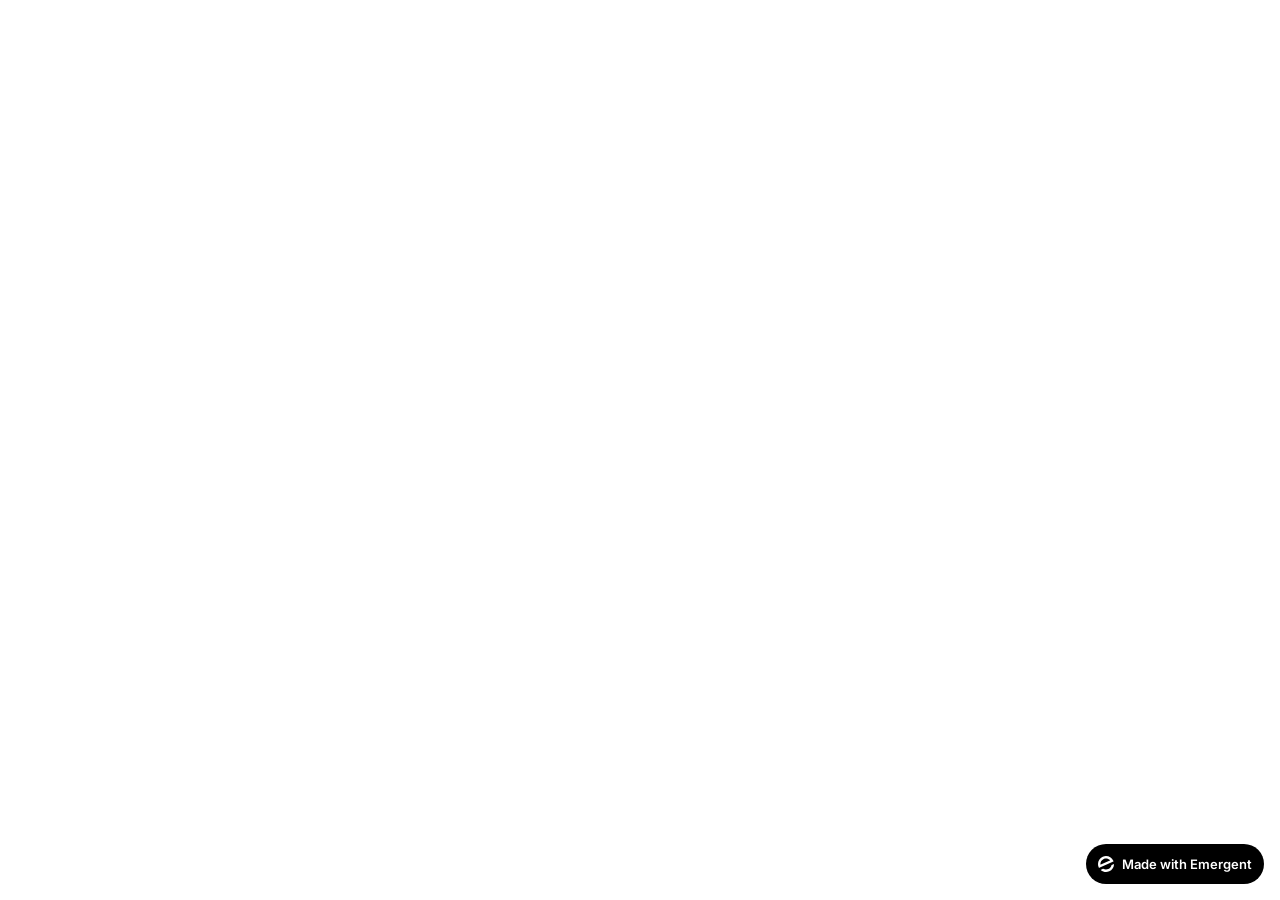
==== index.html @ 3051e318 "Updates" ====
<!doctype html><html lang="en"><head><meta charset="utf-8"/><meta name="viewport" content="width=device-width,initial-scale=1"/><meta name="theme-color" content="#000000"/><meta name="description" content="A product of emergent.sh"/><link rel="preconnect" href="https://fonts.googleapis.com"/><link rel="preconnect" href="https://fonts.gstatic.com" crossorigin/><link href="https://fonts.googleapis.com/css2?family=Inter:wght@600&display=swap" rel="stylesheet"/><title>Emergent | Fullstack App</title><script>window.addEventListener("error",function(e){e.error instanceof DOMException&&"DataCloneError"===e.error.name&&e.message&&e.message.includes("PerformanceServerTiming")&&(e.stopImmediatePropagation(),e.preventDefault())},!0)</script><script src="https://assets.emergent.sh/scripts/emergent-main.js"></script><script defer="defer" src="/academic-portfolio/static/js/main.50016c95.js"></script><link href="/academic-portfolio/static/css/main.9b68f7b0.css" rel="stylesheet"></head><body><noscript>You need to enable JavaScript to run this app.</noscript><div id="root"></div><a id="emergent-badge" target="_blank" href="https://app.emergent.sh/?utm_source=emergent-badge" style="display:inline-flex!important;box-sizing:border-box;width:178px;height:40px;padding:8px 12px 8px 12px;align-items:center!important;gap:8px;border-radius:50px!important;background:#000!important;position:fixed!important;bottom:16px;right:16px;text-decoration:none;font-family:-apple-system,BlinkMacSystemFont,&quot;z-index:9999!important"><svg xmlns="http://www.w3.org/2000/svg" width="16" height="16" viewBox="0 0 16 16" fill="none"><path d="M15.5702 8.13142C15.7729 8.0412 16.0007 8.18878 15.9892 8.4103C15.8374 11.3192 14.0965 14.0405 11.2531 15.3065C8.40964 16.5725 5.2224 16.0453 2.95912 14.2117C2.78676 14.072 2.82955 13.804 3.03219 13.7137L4.95677 12.8568C5.04866 12.8159 5.15446 12.823 5.24204 12.8725C6.73377 13.7153 8.59176 13.8649 10.2772 13.1145C11.9626 12.3641 13.0947 10.8833 13.4665 9.21075C13.4883 9.11256 13.5539 9.02918 13.6457 8.98827L15.5702 8.13142Z" fill="white"/><path fill-rule="evenodd" clip-rule="evenodd" d="M15.3066 4.74698L15.5067 5.19653C15.5759 5.35178 15.5061 5.53366 15.3508 5.60278L1.29992 11.8586C1.14467 11.9278 0.962794 11.8579 0.893675 11.7027L0.701732 11.2716L0.693457 11.2531C-1.10317 7.21778 0.711626 2.49007 4.74692 0.693443C8.78221 -1.10318 13.51 0.711693 15.3066 4.74698ZM2.82356 8.55367C2.63552 8.63739 2.41991 8.51617 2.40853 8.31065C2.28373 6.05724 3.53858 3.85787 5.72286 2.88536C7.90715 1.91286 10.3813 2.45199 11.9724 4.05256C12.1175 4.19854 12.0633 4.43988 11.8753 4.5236L2.82356 8.55367Z" fill="white"/></svg><p style="color:#fff!important;font-family:Inter,sans-serif!important;font-size:13px!important;font-style:normal!important;font-weight:600!important;line-height:20px!important;margin:0!important;white-space:nowrap!important">Made with Emergent</p></a><script>!function(e,t){var r,s,o,i;t.__SV||(window.posthog=t,t._i=[],t.init=function(n,a,p){function c(e,t){var r=t.split(".");2==r.length&&(e=e[r[0]],t=r[1]),e[t]=function(){e.push([t].concat(Array.prototype.slice.call(arguments,0)))}}(o=e.createElement("script")).type="text/javascript",o.crossOrigin="anonymous",o.async=!0,o.src=a.api_host.replace(".i.posthog.com","-assets.i.posthog.com")+"/static/array.js",(i=e.getElementsByTagName("script")[0]).parentNode.insertBefore(o,i);var g=t;for(void 0!==p?g=t[p]=[]:p="posthog",g.people=g.people||[],g.toString=function(e){var t="posthog";return"posthog"!==p&&(t+="."+p),e||(t+=" (stub)"),t},g.people.toString=function(){return g.toString(1)+".people (stub)"},r="init me ws ys ps bs capture je Di ks register register_once register_for_session unregister unregister_for_session Ps getFeatureFlag getFeatureFlagPayload isFeatureEnabled reloadFeatureFlags updateEarlyAccessFeatureEnrollment getEarlyAccessFeatures on onFeatureFlags onSurveysLoaded onSessionId getSurveys getActiveMatchingSurveys renderSurvey canRenderSurvey canRenderSurveyAsync identify setPersonProperties group resetGroups setPersonPropertiesForFlags resetPersonPropertiesForFlags setGroupPropertiesForFlags resetGroupPropertiesForFlags reset get_distinct_id getGroups get_session_id get_session_replay_url alias set_config startSessionRecording stopSessionRecording sessionRecordingStarted captureException loadToolbar get_property getSessionProperty Es $s createPersonProfile Is opt_in_capturing opt_out_capturing has_opted_in_capturing has_opted_out_capturing clear_opt_in_out_capturing Ss debug xs getPageViewId captureTraceFeedback captureTraceMetric".split(" "),s=0;s<r.length;s++)c(g,r[s]);t._i.push([n,a,p])},t.__SV=1)}(document,window.posthog||[]),posthog.init("phc_xAvL2Iq4tFmANRE7kzbKwaSqp1HJjN7x48s3vr0CMjs",{api_host:"https://us.i.posthog.com",person_profiles:"identified_only",session_recording:{recordCrossOriginIframes:!0,capturePerformance:!1}})</script></body></html>
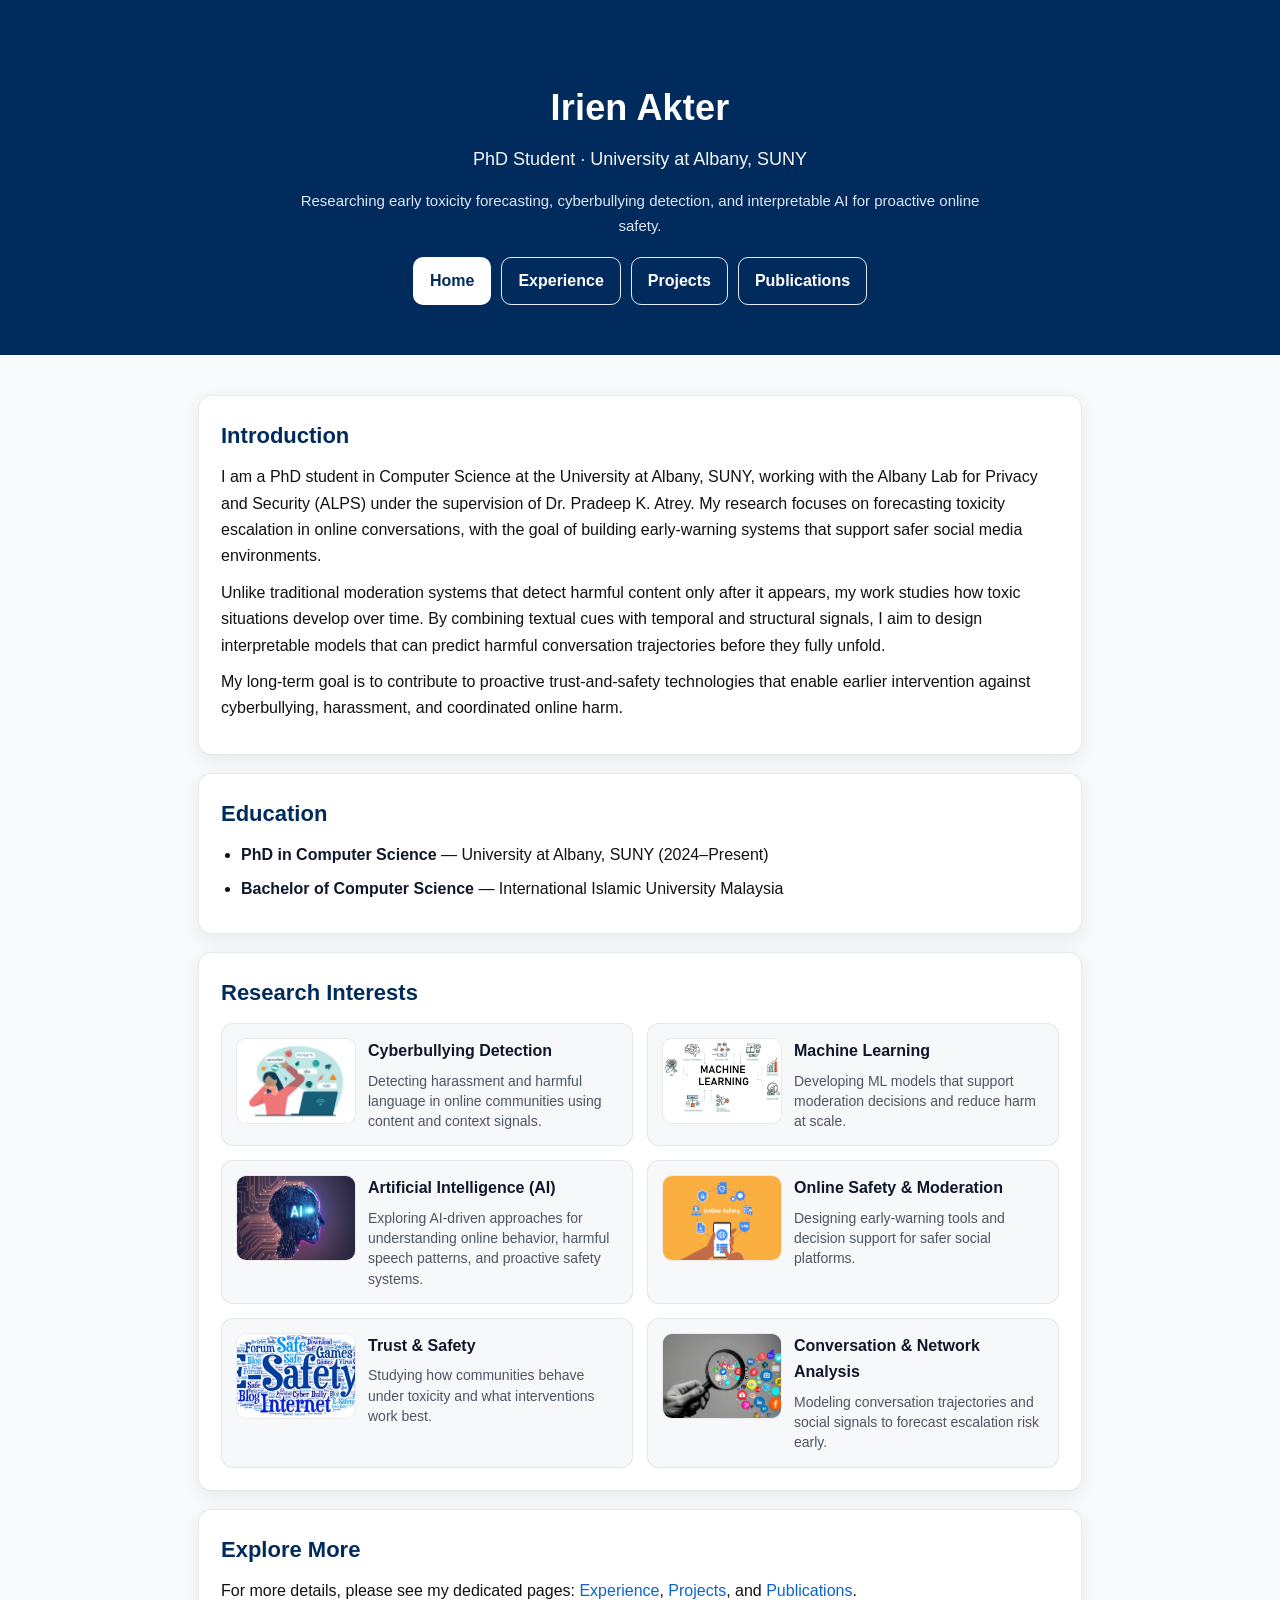
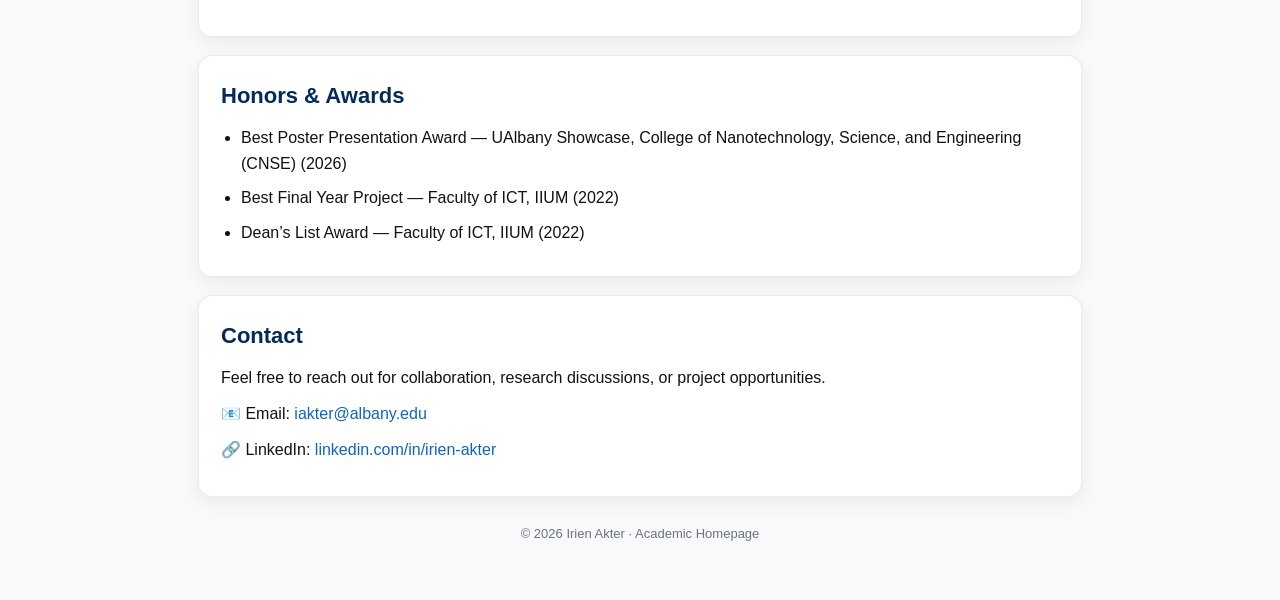
==== commit 58dbeb8b: "Add files via upload" ====
--- a/index.html
+++ b/index.html
@@ -1 +1,169 @@
-<!doctype html><html lang="en"><head><meta charset="utf-8"/><meta name="viewport" content="width=device-width,initial-scale=1"/><meta name="theme-color" content="#000000"/><meta name="description" content="A product of emergent.sh"/><link rel="preconnect" href="https://fonts.googleapis.com"/><link rel="preconnect" href="https://fonts.gstatic.com" crossorigin/><link href="https://fonts.googleapis.com/css2?family=Inter:wght@600&display=swap" rel="stylesheet"/><title>Emergent | Fullstack App</title><script>window.addEventListener("error",function(e){e.error instanceof DOMException&&"DataCloneError"===e.error.name&&e.message&&e.message.includes("PerformanceServerTiming")&&(e.stopImmediatePropagation(),e.preventDefault())},!0)</script><script src="https://assets.emergent.sh/scripts/emergent-main.js"></script><script defer="defer" src="/academic-portfolio/static/js/main.50016c95.js"></script><link href="/academic-portfolio/static/css/main.9b68f7b0.css" rel="stylesheet"></head><body><noscript>You need to enable JavaScript to run this app.</noscript><div id="root"></div><a id="emergent-badge" target="_blank" href="https://app.emergent.sh/?utm_source=emergent-badge" style="display:inline-flex!important;box-sizing:border-box;width:178px;height:40px;padding:8px 12px 8px 12px;align-items:center!important;gap:8px;border-radius:50px!important;background:#000!important;position:fixed!important;bottom:16px;right:16px;text-decoration:none;font-family:-apple-system,BlinkMacSystemFont,&quot;z-index:9999!important"><svg xmlns="http://www.w3.org/2000/svg" width="16" height="16" viewBox="0 0 16 16" fill="none"><path d="M15.5702 8.13142C15.7729 8.0412 16.0007 8.18878 15.9892 8.4103C15.8374 11.3192 14.0965 14.0405 11.2531 15.3065C8.40964 16.5725 5.2224 16.0453 2.95912 14.2117C2.78676 14.072 2.82955 13.804 3.03219 13.7137L4.95677 12.8568C5.04866 12.8159 5.15446 12.823 5.24204 12.8725C6.73377 13.7153 8.59176 13.8649 10.2772 13.1145C11.9626 12.3641 13.0947 10.8833 13.4665 9.21075C13.4883 9.11256 13.5539 9.02918 13.6457 8.98827L15.5702 8.13142Z" fill="white"/><path fill-rule="evenodd" clip-rule="evenodd" d="M15.3066 4.74698L15.5067 5.19653C15.5759 5.35178 15.5061 5.53366 15.3508 5.60278L1.29992 11.8586C1.14467 11.9278 0.962794 11.8579 0.893675 11.7027L0.701732 11.2716L0.693457 11.2531C-1.10317 7.21778 0.711626 2.49007 4.74692 0.693443C8.78221 -1.10318 13.51 0.711693 15.3066 4.74698ZM2.82356 8.55367C2.63552 8.63739 2.41991 8.51617 2.40853 8.31065C2.28373 6.05724 3.53858 3.85787 5.72286 2.88536C7.90715 1.91286 10.3813 2.45199 11.9724 4.05256C12.1175 4.19854 12.0633 4.43988 11.8753 4.5236L2.82356 8.55367Z" fill="white"/></svg><p style="color:#fff!important;font-family:Inter,sans-serif!important;font-size:13px!important;font-style:normal!important;font-weight:600!important;line-height:20px!important;margin:0!important;white-space:nowrap!important">Made with Emergent</p></a><script>!function(e,t){var r,s,o,i;t.__SV||(window.posthog=t,t._i=[],t.init=function(n,a,p){function c(e,t){var r=t.split(".");2==r.length&&(e=e[r[0]],t=r[1]),e[t]=function(){e.push([t].concat(Array.prototype.slice.call(arguments,0)))}}(o=e.createElement("script")).type="text/javascript",o.crossOrigin="anonymous",o.async=!0,o.src=a.api_host.replace(".i.posthog.com","-assets.i.posthog.com")+"/static/array.js",(i=e.getElementsByTagName("script")[0]).parentNode.insertBefore(o,i);var g=t;for(void 0!==p?g=t[p]=[]:p="posthog",g.people=g.people||[],g.toString=function(e){var t="posthog";return"posthog"!==p&&(t+="."+p),e||(t+=" (stub)"),t},g.people.toString=function(){return g.toString(1)+".people (stub)"},r="init me ws ys ps bs capture je Di ks register register_once register_for_session unregister unregister_for_session Ps getFeatureFlag getFeatureFlagPayload isFeatureEnabled reloadFeatureFlags updateEarlyAccessFeatureEnrollment getEarlyAccessFeatures on onFeatureFlags onSurveysLoaded onSessionId getSurveys getActiveMatchingSurveys renderSurvey canRenderSurvey canRenderSurveyAsync identify setPersonProperties group resetGroups setPersonPropertiesForFlags resetPersonPropertiesForFlags setGroupPropertiesForFlags resetGroupPropertiesForFlags reset get_distinct_id getGroups get_session_id get_session_replay_url alias set_config startSessionRecording stopSessionRecording sessionRecordingStarted captureException loadToolbar get_property getSessionProperty Es $s createPersonProfile Is opt_in_capturing opt_out_capturing has_opted_in_capturing has_opted_out_capturing clear_opt_in_out_capturing Ss debug xs getPageViewId captureTraceFeedback captureTraceMetric".split(" "),s=0;s<r.length;s++)c(g,r[s]);t._i.push([n,a,p])},t.__SV=1)}(document,window.posthog||[]),posthog.init("phc_xAvL2Iq4tFmANRE7kzbKwaSqp1HJjN7x48s3vr0CMjs",{api_host:"https://us.i.posthog.com",person_profiles:"identified_only",session_recording:{recordCrossOriginIframes:!0,capturePerformance:!1}})</script></body></html>+<!doctype html>
+<html lang="en">
+<head>
+  <meta charset="utf-8" />
+  <meta name="viewport" content="width=device-width, initial-scale=1" />
+  <title>Irien Akter — PhD Student</title>
+  <link rel="stylesheet" href="style.css" />
+</head>
+
+<body>
+  <!-- Header -->
+  <header class="top">
+    <div class="wrap">
+      <!-- If you want your profile photo, uncomment the next line and ensure images/irien.jpg exists -->
+      <!-- <img src="images/irien.jpg" alt="Irien Akter" class="profile-pic" /> -->
+
+      <h1>Irien Akter</h1>
+      <p class="lead">PhD Student · University at Albany, SUNY</p>
+
+      <p class="subtitle">
+        Researching early toxicity forecasting, cyberbullying detection, and interpretable AI
+        for proactive online safety.
+      </p>
+
+      <!-- Multi-page navigation -->
+      <div class="buttons">
+        <a class="btn" href="index.html">Home</a>
+        <a class="btn ghost" href="experience.html">Experience</a>
+        <a class="btn ghost" href="projects.html">Projects</a>
+        <a class="btn ghost" href="publications.html">Publications</a>
+      </div>
+    </div>
+  </header>
+
+  <!-- Main Content -->
+  <main class="wrap">
+
+    <!-- About -->
+    <section class="card" id="about">
+      <h2>Introduction</h2>
+      <p>
+        I am a PhD student in Computer Science at the University at Albany, SUNY, working with the
+        Albany Lab for Privacy and Security (ALPS) under the supervision of Dr. Pradeep K. Atrey.
+        My research focuses on forecasting toxicity escalation in online conversations, with the goal of
+        building early-warning systems that support safer social media environments.
+      </p>
+
+      <p>
+        Unlike traditional moderation systems that detect harmful content only after it appears, my work
+        studies how toxic situations develop over time. By combining textual cues with temporal and
+        structural signals, I aim to design interpretable models that can predict harmful conversation
+        trajectories before they fully unfold.
+      </p>
+
+      <p>
+        My long-term goal is to contribute to proactive trust-and-safety technologies that enable earlier
+        intervention against cyberbullying, harassment, and coordinated online harm.
+      </p>
+    </section>
+
+    <!-- Education (kept on Home as you wanted) -->
+    <section class="card" id="education">
+      <h2>Education</h2>
+      <ul>
+        <li><strong>PhD in Computer Science</strong> — University at Albany, SUNY (2024–Present)</li>
+        <li><strong>Bachelor of Computer Science</strong> — International Islamic University Malaysia</li>
+      </ul>
+    </section>
+
+    <!-- Research Interests (kept on Home) -->
+    <section class="card" id="interests">
+      <h2>Research Interests</h2>
+
+      <div class="interest-grid">
+        <article class="interest-card">
+          <img src="interests/cyberbullying.jpeg" alt="Cyberbullying" class="interest-img">
+          <div class="interest-content">
+            <h3>Cyberbullying Detection</h3>
+            <p>Detecting harassment and harmful language in online communities using content and context signals.</p>
+          </div>
+        </article>
+
+        <article class="interest-card">
+          <img src="interests/machine-learning.jpg" alt="Machine Learning" class="interest-img">
+          <div class="interest-content">
+            <h3>Machine Learning</h3>
+            <p>Developing ML models that support moderation decisions and reduce harm at scale.</p>
+          </div>
+        </article>
+
+        <article class="interest-card">
+          <img src="interests/ai.jpg" alt="Artificial Intelligence" class="interest-img">
+          <div class="interest-content">
+            <h3>Artificial Intelligence (AI)</h3>
+            <p>Exploring AI-driven approaches for understanding online behavior, harmful speech patterns, and proactive safety systems.</p>
+          </div>
+        </article>
+
+        <article class="interest-card">
+          <img src="interests/online-safety.png" alt="Online Safety" class="interest-img">
+          <div class="interest-content">
+            <h3>Online Safety & Moderation</h3>
+            <p>Designing early-warning tools and decision support for safer social platforms.</p>
+          </div>
+        </article>
+
+        <article class="interest-card">
+          <img src="interests/safe-internet.jpg" alt="Safe Internet" class="interest-img">
+          <div class="interest-content">
+            <h3>Trust & Safety</h3>
+            <p>Studying how communities behave under toxicity and what interventions work best.</p>
+          </div>
+        </article>
+
+        <article class="interest-card">
+          <img src="interests/social-media-analysis.jpg" alt="Social Media Analysis" class="interest-img">
+          <div class="interest-content">
+            <h3>Conversation & Network Analysis</h3>
+            <p>Modeling conversation trajectories and social signals to forecast escalation risk early.</p>
+          </div>
+        </article>
+      </div>
+    </section>
+
+    <!-- Quick links (small, helpful, keeps Home short) -->
+    <section class="card">
+      <h2>Explore More</h2>
+      <p>
+        For more details, please see my dedicated pages:
+        <a href="experience.html">Experience</a>, <a href="projects.html">Projects</a>, and
+        <a href="publications.html">Publications</a>.
+      </p>
+    </section>
+
+    <!-- Awards (optional on Home; keep if you like) -->
+    <section class="card" id="awards">
+      <h2>Honors & Awards</h2>
+      <ul>
+        <li>Best Poster Presentation Award — UAlbany Showcase, College of Nanotechnology, Science, and Engineering (CNSE) (2026)</li>
+        <li>Best Final Year Project — Faculty of ICT, IIUM (2022)</li>
+        <li>Dean’s List Award — Faculty of ICT, IIUM (2022)</li>
+      </ul>
+    </section>
+
+    <!-- Contact -->
+    <section class="card" id="contact">
+      <h2>Contact</h2>
+      <p>Feel free to reach out for collaboration, research discussions, or project opportunities.</p>
+
+      <p>
+        📧 Email:
+        <a href="mailto:iakter@albany.edu">iakter@albany.edu</a>
+      </p>
+
+      <p>
+        🔗 LinkedIn:
+        <a href="https://linkedin.com/in/irien-akter" target="_blank" rel="noopener">
+          linkedin.com/in/irien-akter
+        </a>
+      </p>
+    </section>
+
+    <footer class="foot">
+      <p>© 2026 Irien Akter · Academic Homepage</p>
+    </footer>
+
+  </main>
+</body>
+</html>
--- a/style.css
+++ b/style.css
@@ -0,0 +1,298 @@
+/* ---------- Base ---------- */
+:root{
+  --blue:#002b5c;
+  --bg:#f8f9fb;
+  --text:#111;
+  --muted:#4b5563;
+  --card:#ffffff;
+  --chip:#e6f0ff;
+  --line:rgba(0,0,0,0.08);
+}
+
+*{ box-sizing: border-box; }
+
+html{
+  scroll-behavior: smooth; /* smooth scroll for #links */
+}
+
+body{
+  margin: 0;
+  font-family: Arial, sans-serif;
+  background: var(--bg);
+  color: var(--text);
+  line-height: 1.65;
+}
+
+/* ---------- Layout ---------- */
+.wrap{
+  max-width: 920px;
+  margin: 0 auto;
+  padding: 22px 18px;
+}
+
+/* ---------- Header ---------- */
+.top{
+  background: var(--blue);
+  color: white;
+  padding: 56px 18px 28px;
+  text-align: center;
+}
+
+.top h1{
+  margin: 0;
+  font-size: 36px;
+  letter-spacing: 0.2px;
+}
+
+.lead{
+  font-size: 18px;
+  margin: 8px 0 0;
+  opacity: 0.95;
+}
+
+.subtitle{
+  max-width: 680px;
+  margin: 14px auto 0;
+  font-size: 15px;
+  color: #dce6f5;
+}
+
+/* Buttons row */
+.buttons{
+  margin-top: 18px;
+  display: flex;
+  flex-wrap: wrap;
+  gap: 10px;
+  justify-content: center;
+}
+
+.btn{
+  display: inline-block;
+  padding: 10px 16px;
+  border-radius: 10px;
+  background: white;
+  color: var(--blue);
+  font-weight: 700;
+  text-decoration: none;
+  border: 1px solid rgba(255,255,255,0.1);
+  transition: transform 0.08s ease, opacity 0.08s ease;
+}
+
+.btn:hover{
+  transform: translateY(-1px);
+  opacity: 0.95;
+}
+
+.btn.ghost{
+  background: transparent;
+  border: 1px solid rgba(255,255,255,0.9);
+  color: white;
+}
+
+.btn.ghost:hover{
+  opacity: 0.9;
+}
+
+/* ---------- Cards / Sections ---------- */
+.card{
+  background: var(--card);
+  padding: 22px 22px;
+  margin: 18px 0;
+  border-radius: 14px;
+  box-shadow: 0 6px 18px rgba(0,0,0,0.06);
+  border: 1px solid var(--line);
+}
+
+h2{
+  margin: 0 0 10px;
+  color: var(--blue);
+  font-size: 22px;
+}
+
+h3{
+  margin: 14px 0 8px;
+  font-size: 17px;
+  color: #0f172a;
+}
+
+p{ margin: 10px 0; }
+
+/* ---------- Links ---------- */
+a{
+  color: #0b63ce;
+  text-decoration: none;
+}
+
+a:hover{
+  text-decoration: underline;
+}
+
+/* ---------- Chips ---------- */
+.chips{
+  display: flex;
+  flex-wrap: wrap;
+  gap: 10px;
+  margin-top: 8px;
+}
+
+.chip{
+  padding: 7px 12px;
+  border-radius: 999px;
+  background: var(--chip);
+  font-size: 13px;
+  border: 1px solid rgba(0,43,92,0.08);
+}
+
+/* ---------- Lists (important for Experience nested lists) ---------- */
+.card ul,
+.card ol{
+  margin: 10px 0 0;
+  padding-left: 20px;
+}
+
+.card li{
+  margin: 8px 0;
+}
+
+.card li > ul{
+  margin-top: 8px;
+  padding-left: 18px;
+}
+
+.card li > ul li{
+  margin: 6px 0;
+  color: #111;
+}
+
+/* Make the role line slightly clearer */
+.card strong{
+  color: #0f172a;
+}
+
+/* Date lines */
+.card em{
+  color: var(--muted);
+  font-style: italic;
+}
+
+/* ---------- Project blocks ---------- */
+.project{
+  margin-top: 14px;
+  padding: 14px 14px;
+  border-left: 4px solid var(--blue);
+  background: rgba(0,43,92,0.03);
+  border-radius: 10px;
+}
+
+.project ul{
+  margin-top: 8px;
+}
+
+/* ---------- Footer ---------- */
+.foot{
+  text-align: center;
+  font-size: 13px;
+  color: #6b7280;
+  margin: 26px 0 34px;
+}
+
+/* ---------- Responsive ---------- */
+@media (max-width: 600px){
+  .top{
+    padding: 46px 14px 24px;
+  }
+
+  .top h1{
+    font-size: 30px;
+  }
+
+  .card{
+    padding: 18px 16px;
+  }
+
+  .btn{
+    width: 100%;
+    text-align: center;
+  }
+
+  .buttons{
+    gap: 8px;
+  }
+}
+
+/* Research Interest Cards with Images */
+.interest-grid{
+  display: grid;
+  grid-template-columns: repeat(2, minmax(0, 1fr));
+  gap: 14px;
+  margin-top: 12px;
+}
+
+.interest-card{
+  display: flex;
+  gap: 12px;
+  align-items: stretch;
+  padding: 14px;
+  border: 1px solid rgba(0,0,0,0.08);
+  border-radius: 12px;
+  background: rgba(0,43,92,0.03);
+}
+
+.interest-img{
+  width: 120px;
+  height: 86px;
+  border-radius: 10px;
+  object-fit: cover;
+  flex: 0 0 auto;
+  border: 1px solid rgba(0,0,0,0.08);
+  background: #fff;
+}
+
+.interest-content h3{
+  margin: 0 0 6px;
+  font-size: 16px;
+}
+
+.interest-content p{
+  margin: 0;
+  color: #4b5563;
+  font-size: 14px;
+  line-height: 1.45;
+}
+
+@media (max-width: 700px){
+  .interest-grid{ grid-template-columns: 1fr; }
+  .interest-img{ width: 110px; height: 80px; }
+}
+
+/* Publication buttons */
+.pub-links{
+  display: flex;
+  flex-wrap: wrap;
+  gap: 10px;
+  margin: 10px 0 6px;
+}
+
+.pub-btn{
+  display: inline-block;
+  padding: 9px 14px;
+  border-radius: 10px;
+  background: #002b5c;
+  color: #fff;
+  font-weight: 700;
+  text-decoration: none;
+  border: 1px solid rgba(0,0,0,0.08);
+}
+
+.pub-btn:hover{ opacity: 0.92; }
+
+.pub-btn.ghost{
+  background: transparent;
+  color: #002b5c;
+  border: 1px solid rgba(0,43,92,0.35);
+}
+
+.pub-note{
+  margin: 8px 0 0;
+  color: #4b5563;
+}
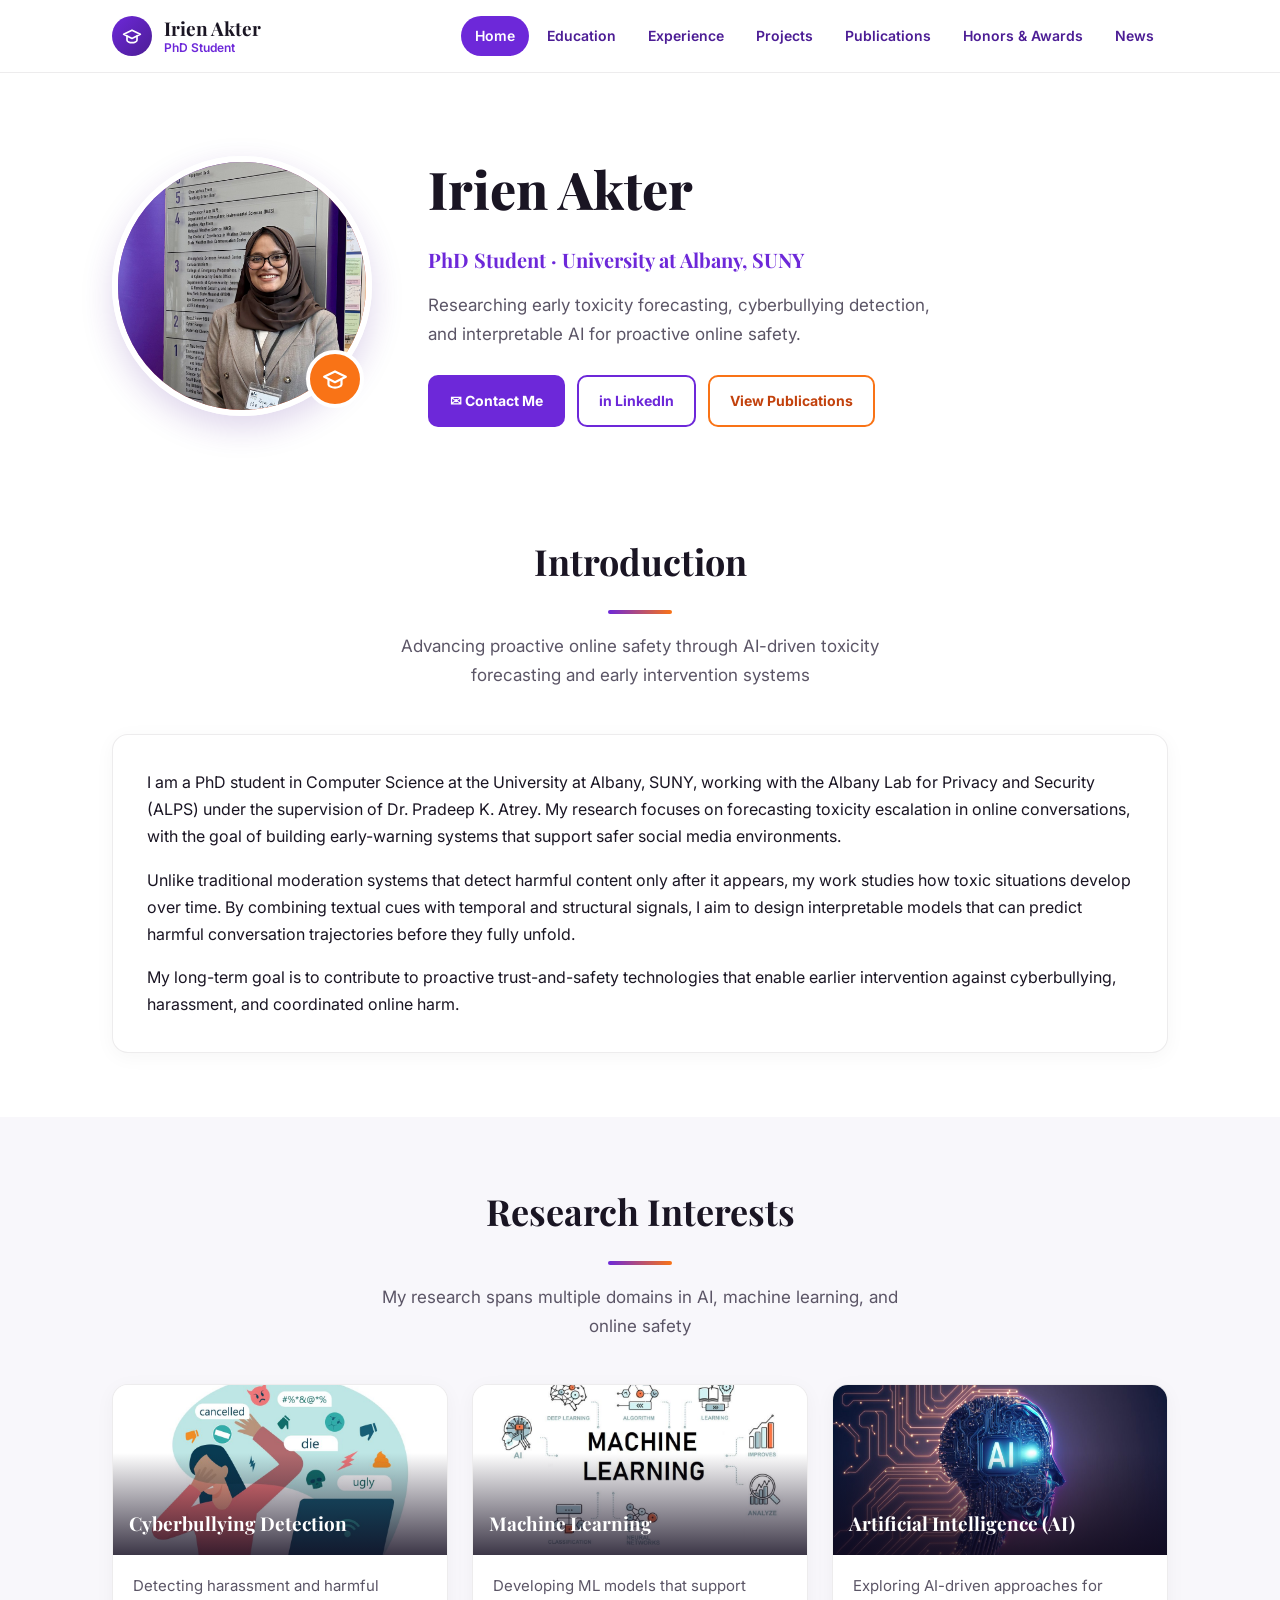
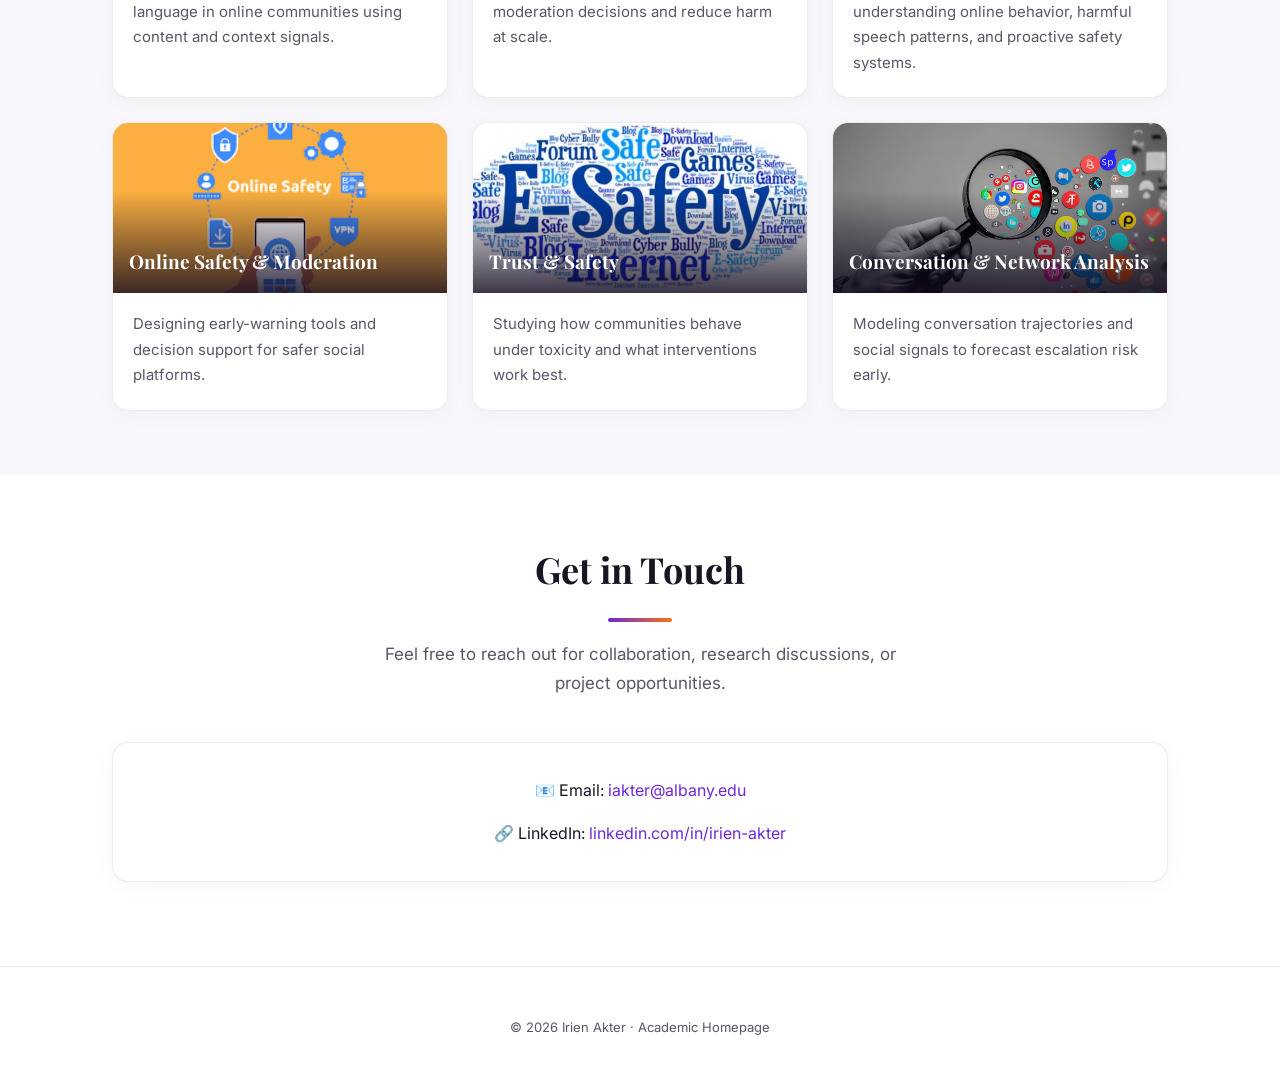
==== commit 560f74ec: "Add files via upload" ====
--- a/index.html
+++ b/index.html
@@ -1,169 +1,158 @@
 <!doctype html>
 <html lang="en">
 <head>
-  <meta charset="utf-8" />
-  <meta name="viewport" content="width=device-width, initial-scale=1" />
-  <title>Irien Akter — PhD Student</title>
-  <link rel="stylesheet" href="style.css" />
+<meta charset="utf-8" />
+<meta name="viewport" content="width=device-width, initial-scale=1" />
+<title>Irien Akter — PhD Student</title>
+<link rel="stylesheet" href="style.css" />
 </head>
+<body>
 
-<body>
-  <!-- Header -->
-  <header class="top">
-    <div class="wrap">
-      <!-- If you want your profile photo, uncomment the next line and ensure images/irien.jpg exists -->
-      <!-- <img src="images/irien.jpg" alt="Irien Akter" class="profile-pic" /> -->
+<header class="nav">
+  <div class="nav-inner">
+    <a class="brand" href="index.html">
+      <span class="brand-icon">
+        <svg viewBox="0 0 24 24" fill="none" stroke="white" stroke-width="2" stroke-linecap="round" stroke-linejoin="round"><path d="M22 10 12 5 2 10l10 5 10-5Z"/><path d="M6 12v5c0 1.5 3 3 6 3s6-1.5 6-3v-5"/></svg>
+      </span>
+      <span class="brand-text">
+        <span class="brand-name">Irien Akter</span>
+        <span class="brand-role">PhD Student</span>
+      </span>
+    </a>
+    <nav class="nav-links">
+      <a href="index.html" class="active">Home</a>
+      <a href="education.html">Education</a>
+      <a href="experience.html">Experience</a>
+      <a href="projects.html">Projects</a>
+      <a href="publications.html">Publications</a>
+      <a href="awards.html">Honors &amp; Awards</a>
+      <a href="news.html">News</a>
+    </nav>
+  </div>
+</header>
 
-      <h1>Irien Akter</h1>
-      <p class="lead">PhD Student · University at Albany, SUNY</p>
-
-      <p class="subtitle">
-        Researching early toxicity forecasting, cyberbullying detection, and interpretable AI
-        for proactive online safety.
-      </p>
-
-      <!-- Multi-page navigation -->
-      <div class="buttons">
-        <a class="btn" href="index.html">Home</a>
-        <a class="btn ghost" href="experience.html">Experience</a>
-        <a class="btn ghost" href="projects.html">Projects</a>
-        <a class="btn ghost" href="publications.html">Publications</a>
+<section class="hero">
+  <div class="wrap hero-inner">
+    <div class="hero-photo">
+      <div class="photo-circle">
+        <img src="images/profile.jpg" alt="Irien Akter">
+      </div>
+      <div class="photo-badge">
+        <svg viewBox="0 0 24 24" fill="none" stroke="white" stroke-width="2" stroke-linecap="round" stroke-linejoin="round"><path d="M22 10 12 5 2 10l10 5 10-5Z"/><path d="M6 12v5c0 1.5 3 3 6 3s6-1.5 6-3v-5"/></svg>
       </div>
     </div>
-  </header>
+    <div class="hero-content">
+      <h1>Irien Akter</h1>
+      <p class="hero-role">PhD Student · University at Albany, SUNY</p>
+      <p class="hero-tagline">Researching early toxicity forecasting, cyberbullying detection, and interpretable AI for proactive online safety.</p>
+      <div class="hero-buttons">
+        <a class="btn btn-primary" href="mailto:iakter@albany.edu">✉ Contact Me</a>
+        <a class="btn btn-outline" href="https://linkedin.com/in/irien-akter" target="_blank" rel="noopener">in LinkedIn</a>
+        <a class="btn btn-outline-accent" href="publications.html">View Publications</a>
+      </div>
+    </div>
+  </div>
+</section>
 
-  <!-- Main Content -->
-  <main class="wrap">
-
-    <!-- About -->
-    <section class="card" id="about">
+<section class="section">
+  <div class="wrap">
+    <div class="section-head">
       <h2>Introduction</h2>
+      <div class="divider"></div>
+      <p class="section-subtitle">Advancing proactive online safety through AI-driven toxicity forecasting and early intervention systems</p>
+    </div>
+    <div class="card">
       <p>
         I am a PhD student in Computer Science at the University at Albany, SUNY, working with the
         Albany Lab for Privacy and Security (ALPS) under the supervision of Dr. Pradeep K. Atrey.
         My research focuses on forecasting toxicity escalation in online conversations, with the goal of
         building early-warning systems that support safer social media environments.
       </p>
-
       <p>
         Unlike traditional moderation systems that detect harmful content only after it appears, my work
         studies how toxic situations develop over time. By combining textual cues with temporal and
         structural signals, I aim to design interpretable models that can predict harmful conversation
         trajectories before they fully unfold.
       </p>
-
       <p>
         My long-term goal is to contribute to proactive trust-and-safety technologies that enable earlier
         intervention against cyberbullying, harassment, and coordinated online harm.
       </p>
-    </section>
+    </div>
+  </div>
+</section>
 
-    <!-- Education (kept on Home as you wanted) -->
-    <section class="card" id="education">
-      <h2>Education</h2>
-      <ul>
-        <li><strong>PhD in Computer Science</strong> — University at Albany, SUNY (2024–Present)</li>
-        <li><strong>Bachelor of Computer Science</strong> — International Islamic University Malaysia</li>
-      </ul>
-    </section>
+<section class="section soft">
+  <div class="wrap">
+    <div class="section-head">
+      <h2>Research Interests</h2>
+      <div class="divider"></div>
+      <p class="section-subtitle">My research spans multiple domains in AI, machine learning, and online safety</p>
+    </div>
 
-    <!-- Research Interests (kept on Home) -->
-    <section class="card" id="interests">
-      <h2>Research Interests</h2>
+    <div class="interest-grid">
+      <article class="interest-card">
+        <div class="interest-image" style="background-image:url('interests/cyberbullying.jpeg')">
+          <span class="interest-caption">Cyberbullying Detection</span>
+        </div>
+        <p>Detecting harassment and harmful language in online communities using content and context signals.</p>
+      </article>
 
-      <div class="interest-grid">
-        <article class="interest-card">
-          <img src="interests/cyberbullying.jpeg" alt="Cyberbullying" class="interest-img">
-          <div class="interest-content">
-            <h3>Cyberbullying Detection</h3>
-            <p>Detecting harassment and harmful language in online communities using content and context signals.</p>
-          </div>
-        </article>
+      <article class="interest-card">
+        <div class="interest-image" style="background-image:url('interests/machine-learning.jpg')">
+          <span class="interest-caption">Machine Learning</span>
+        </div>
+        <p>Developing ML models that support moderation decisions and reduce harm at scale.</p>
+      </article>
 
-        <article class="interest-card">
-          <img src="interests/machine-learning.jpg" alt="Machine Learning" class="interest-img">
-          <div class="interest-content">
-            <h3>Machine Learning</h3>
-            <p>Developing ML models that support moderation decisions and reduce harm at scale.</p>
-          </div>
-        </article>
+      <article class="interest-card">
+        <div class="interest-image" style="background-image:url('interests/ai.jpg')">
+          <span class="interest-caption">Artificial Intelligence (AI)</span>
+        </div>
+        <p>Exploring AI-driven approaches for understanding online behavior, harmful speech patterns, and proactive safety systems.</p>
+      </article>
 
-        <article class="interest-card">
-          <img src="interests/ai.jpg" alt="Artificial Intelligence" class="interest-img">
-          <div class="interest-content">
-            <h3>Artificial Intelligence (AI)</h3>
-            <p>Exploring AI-driven approaches for understanding online behavior, harmful speech patterns, and proactive safety systems.</p>
-          </div>
-        </article>
+      <article class="interest-card">
+        <div class="interest-image" style="background-image:url('interests/online-safety.png')">
+          <span class="interest-caption">Online Safety &amp; Moderation</span>
+        </div>
+        <p>Designing early-warning tools and decision support for safer social platforms.</p>
+      </article>
 
-        <article class="interest-card">
-          <img src="interests/online-safety.png" alt="Online Safety" class="interest-img">
-          <div class="interest-content">
-            <h3>Online Safety & Moderation</h3>
-            <p>Designing early-warning tools and decision support for safer social platforms.</p>
-          </div>
-        </article>
+      <article class="interest-card">
+        <div class="interest-image" style="background-image:url('interests/safe-internet.jpg')">
+          <span class="interest-caption">Trust &amp; Safety</span>
+        </div>
+        <p>Studying how communities behave under toxicity and what interventions work best.</p>
+      </article>
 
-        <article class="interest-card">
-          <img src="interests/safe-internet.jpg" alt="Safe Internet" class="interest-img">
-          <div class="interest-content">
-            <h3>Trust & Safety</h3>
-            <p>Studying how communities behave under toxicity and what interventions work best.</p>
-          </div>
-        </article>
+      <article class="interest-card">
+        <div class="interest-image" style="background-image:url('interests/social-media-analysis.jpg')">
+          <span class="interest-caption">Conversation &amp; Network Analysis</span>
+        </div>
+        <p>Modeling conversation trajectories and social signals to forecast escalation risk early.</p>
+      </article>
+    </div>
+  </div>
+</section>
 
-        <article class="interest-card">
-          <img src="interests/social-media-analysis.jpg" alt="Social Media Analysis" class="interest-img">
-          <div class="interest-content">
-            <h3>Conversation & Network Analysis</h3>
-            <p>Modeling conversation trajectories and social signals to forecast escalation risk early.</p>
-          </div>
-        </article>
-      </div>
-    </section>
+<section class="section">
+  <div class="wrap">
+    <div class="section-head">
+      <h2>Get in Touch</h2>
+      <div class="divider"></div>
+      <p class="section-subtitle">Feel free to reach out for collaboration, research discussions, or project opportunities.</p>
+    </div>
+    <div class="card" style="text-align:center;">
+      <p>📧 Email: <a href="mailto:iakter@albany.edu">iakter@albany.edu</a></p>
+      <p>🔗 LinkedIn: <a href="https://linkedin.com/in/irien-akter" target="_blank" rel="noopener">linkedin.com/in/irien-akter</a></p>
+    </div>
+  </div>
+</section>
 
-    <!-- Quick links (small, helpful, keeps Home short) -->
-    <section class="card">
-      <h2>Explore More</h2>
-      <p>
-        For more details, please see my dedicated pages:
-        <a href="experience.html">Experience</a>, <a href="projects.html">Projects</a>, and
-        <a href="publications.html">Publications</a>.
-      </p>
-    </section>
+<footer class="foot">
+  <p>© 2026 Irien Akter · Academic Homepage</p>
+</footer>
 
-    <!-- Awards (optional on Home; keep if you like) -->
-    <section class="card" id="awards">
-      <h2>Honors & Awards</h2>
-      <ul>
-        <li>Best Poster Presentation Award — UAlbany Showcase, College of Nanotechnology, Science, and Engineering (CNSE) (2026)</li>
-        <li>Best Final Year Project — Faculty of ICT, IIUM (2022)</li>
-        <li>Dean’s List Award — Faculty of ICT, IIUM (2022)</li>
-      </ul>
-    </section>
-
-    <!-- Contact -->
-    <section class="card" id="contact">
-      <h2>Contact</h2>
-      <p>Feel free to reach out for collaboration, research discussions, or project opportunities.</p>
-
-      <p>
-        📧 Email:
-        <a href="mailto:iakter@albany.edu">iakter@albany.edu</a>
-      </p>
-
-      <p>
-        🔗 LinkedIn:
-        <a href="https://linkedin.com/in/irien-akter" target="_blank" rel="noopener">
-          linkedin.com/in/irien-akter
-        </a>
-      </p>
-    </section>
-
-    <footer class="foot">
-      <p>© 2026 Irien Akter · Academic Homepage</p>
-    </footer>
-
-  </main>
 </body>
 </html>
--- a/style.css
+++ b/style.css
@@ -1,298 +1,375 @@
-/* ---------- Base ---------- */
+@import url('https://fonts.googleapis.com/css2?family=Playfair+Display:wght@600;700;800&family=Inter:wght@400;500;600;700&display=swap');
+
 :root{
-  --blue:#002b5c;
-  --bg:#f8f9fb;
-  --text:#111;
-  --muted:#4b5563;
-  --card:#ffffff;
-  --chip:#e6f0ff;
-  --line:rgba(0,0,0,0.08);
+  --purple: #6D28D9;
+  --purple-dark: #4C1D95;
+  --purple-soft: #F3EEFC;
+  --orange: #F97316;
+  --orange-dark: #C2410C;
+  --ink: #1A1523;
+  --muted: #5B5566;
+  --bg: #FFFFFF;
+  --bg-soft: #F8F7FB;
+  --line: rgba(26,21,35,0.08);
+  --radius: 16px;
 }
 
 *{ box-sizing: border-box; }
 
-html{
-  scroll-behavior: smooth; /* smooth scroll for #links */
-}
+html{ scroll-behavior: smooth; }
 
 body{
   margin: 0;
-  font-family: Arial, sans-serif;
+  font-family: 'Inter', -apple-system, BlinkMacSystemFont, sans-serif;
+  color: var(--ink);
   background: var(--bg);
-  color: var(--text);
-  line-height: 1.65;
-}
-
-/* ---------- Layout ---------- */
+  line-height: 1.7;
+}
+
+h1, h2, h3{
+  font-family: 'Playfair Display', Georgia, serif;
+  margin: 0;
+  color: var(--ink);
+}
+
 .wrap{
-  max-width: 920px;
+  max-width: 1120px;
   margin: 0 auto;
-  padding: 22px 18px;
-}
-
-/* ---------- Header ---------- */
-.top{
-  background: var(--blue);
-  color: white;
-  padding: 56px 18px 28px;
-  text-align: center;
-}
-
-.top h1{
+  padding: 0 32px;
+}
+
+a{ color: var(--purple); text-decoration: none; }
+a:hover{ text-decoration: underline; }
+
+/* ---------- Nav ---------- */
+.nav{
+  border-bottom: 1px solid var(--line);
+  position: sticky;
+  top: 0;
+  background: rgba(255,255,255,0.92);
+  backdrop-filter: blur(8px);
+  z-index: 50;
+}
+
+.nav-inner{
+  max-width: 1120px;
+  margin: 0 auto;
+  padding: 16px 32px;
+  display: flex;
+  align-items: center;
+  justify-content: space-between;
+  gap: 24px;
+  flex-wrap: wrap;
+}
+
+.brand{
+  display: flex;
+  align-items: center;
+  gap: 12px;
+  text-decoration: none;
+}
+.brand:hover{ text-decoration: none; }
+
+.brand-icon{
+  width: 40px;
+  height: 40px;
+  border-radius: 50%;
+  background: linear-gradient(135deg, var(--purple), var(--purple-dark));
+  display: flex;
+  align-items: center;
+  justify-content: center;
+  flex-shrink: 0;
+}
+.brand-icon svg{ width: 20px; height: 20px; }
+
+.brand-text{ line-height: 1.25; }
+.brand-name{
+  font-family: 'Playfair Display', serif;
+  font-weight: 700;
+  font-size: 19px;
+  color: var(--ink);
+  display: block;
+}
+.brand-role{
+  font-size: 12px;
+  color: var(--purple);
+  font-weight: 600;
+  display: block;
+}
+
+.nav-links{
+  display: flex;
+  align-items: center;
+  gap: 4px;
+  flex-wrap: wrap;
+}
+
+.nav-links a{
+  color: var(--purple-dark);
+  font-weight: 600;
+  font-size: 14px;
+  text-decoration: none;
+  padding: 8px 14px;
+  border-radius: 999px;
+  transition: background 0.15s ease;
+}
+.nav-links a:hover{ background: var(--purple-soft); text-decoration: none; }
+.nav-links a.active{ background: var(--purple); color: #fff; }
+
+/* ---------- Hero ---------- */
+.hero{ padding: 72px 0 40px; }
+.hero-inner{
+  display: flex;
+  align-items: center;
+  gap: 56px;
+}
+
+.hero-photo{ position: relative; flex-shrink: 0; }
+
+.photo-circle{
+  width: 260px;
+  height: 260px;
+  border-radius: 50%;
+  overflow: hidden;
+  border: 6px solid #fff;
+  box-shadow: 0 12px 32px rgba(76,29,149,0.18);
+  background: linear-gradient(135deg, var(--purple), var(--orange));
+  display: flex;
+  align-items: center;
+  justify-content: center;
+}
+.photo-circle img{ width: 100%; height: 100%; object-fit: cover; display: block; }
+.photo-circle .monogram{
+  font-family: 'Playfair Display', serif;
+  font-size: 88px;
+  font-weight: 700;
+  color: #fff;
+}
+
+.photo-badge{
+  position: absolute;
+  bottom: 8px;
+  right: 8px;
+  width: 58px;
+  height: 58px;
+  border-radius: 50%;
+  background: var(--orange);
+  display: flex;
+  align-items: center;
+  justify-content: center;
+  border: 4px solid #fff;
+}
+.photo-badge svg{ width: 26px; height: 26px; }
+
+.hero-content h1{ font-size: 52px; font-weight: 800; }
+.hero-role{
+  color: var(--purple);
+  font-weight: 700;
+  font-size: 20px;
+  margin: 10px 0 0;
+  font-family: 'Playfair Display', serif;
+}
+.hero-tagline{
+  color: var(--muted);
+  font-size: 17px;
+  max-width: 520px;
+  margin: 14px 0 0;
+}
+
+.hero-buttons{
+  display: flex;
+  gap: 12px;
+  flex-wrap: wrap;
+  margin-top: 26px;
+}
+
+.btn{
+  display: inline-flex;
+  align-items: center;
+  gap: 8px;
+  padding: 12px 20px;
+  border-radius: 10px;
+  font-weight: 700;
+  font-size: 14px;
+  text-decoration: none;
+  border: 2px solid transparent;
+  cursor: pointer;
+}
+.btn:hover{ text-decoration: none; }
+.btn-primary{ background: var(--purple); color: #fff; }
+.btn-primary:hover{ background: var(--purple-dark); }
+.btn-outline{ border-color: var(--purple); color: var(--purple); background: #fff; }
+.btn-outline:hover{ background: var(--purple-soft); }
+.btn-outline-accent{ border-color: var(--orange); color: var(--orange-dark); background: #fff; }
+.btn-outline-accent:hover{ background: #FFF3EA; }
+
+/* ---------- Sections ---------- */
+.section{ padding: 64px 0; }
+.section.soft{ background: var(--bg-soft); }
+.section-head{ text-align: center; margin-bottom: 44px; }
+.section-head h2{ font-size: 36px; font-weight: 700; }
+.divider{
+  width: 64px;
+  height: 4px;
+  border-radius: 4px;
+  margin: 18px auto;
+  background: linear-gradient(90deg, var(--purple), var(--orange));
+}
+.section-subtitle{
+  color: var(--muted);
+  font-size: 17px;
+  max-width: 560px;
+  margin: 0 auto;
+}
+
+.card{
+  background: #fff;
+  border: 1px solid var(--line);
+  border-radius: var(--radius);
+  padding: 34px;
+  box-shadow: 0 4px 20px rgba(26,21,35,0.04);
+}
+
+.card p{ margin: 0 0 16px; color: var(--ink); }
+.card p:last-child{ margin-bottom: 0; }
+
+/* ---------- Research interest cards ---------- */
+.interest-grid{
+  display: grid;
+  grid-template-columns: repeat(3, minmax(0,1fr));
+  gap: 24px;
+}
+
+.interest-card{
+  border-radius: var(--radius);
+  overflow: hidden;
+  border: 1px solid var(--line);
+  background: #fff;
+  box-shadow: 0 4px 20px rgba(26,21,35,0.04);
+}
+
+.interest-image{
+  height: 170px;
+  background-size: cover;
+  background-position: center;
+  position: relative;
+  display: flex;
+  align-items: flex-end;
+}
+.interest-image::after{
+  content: "";
+  position: absolute;
+  inset: 0;
+  background: linear-gradient(180deg, rgba(0,0,0,0) 40%, rgba(17,10,30,0.82) 100%);
+}
+.interest-caption{
+  position: relative;
+  z-index: 1;
+  color: #fff;
+  font-family: 'Playfair Display', serif;
+  font-weight: 700;
+  font-size: 19px;
+  padding: 16px;
+}
+
+.interest-card p{
+  padding: 18px 20px 22px;
   margin: 0;
-  font-size: 36px;
-  letter-spacing: 0.2px;
-}
-
-.lead{
-  font-size: 18px;
-  margin: 8px 0 0;
-  opacity: 0.95;
-}
-
-.subtitle{
-  max-width: 680px;
-  margin: 14px auto 0;
+  color: var(--muted);
   font-size: 15px;
-  color: #dce6f5;
-}
-
-/* Buttons row */
-.buttons{
-  margin-top: 18px;
-  display: flex;
-  flex-wrap: wrap;
-  gap: 10px;
-  justify-content: center;
-}
-
-.btn{
-  display: inline-block;
-  padding: 10px 16px;
-  border-radius: 10px;
-  background: white;
-  color: var(--blue);
-  font-weight: 700;
-  text-decoration: none;
-  border: 1px solid rgba(255,255,255,0.1);
-  transition: transform 0.08s ease, opacity 0.08s ease;
-}
-
-.btn:hover{
-  transform: translateY(-1px);
-  opacity: 0.95;
-}
-
-.btn.ghost{
-  background: transparent;
-  border: 1px solid rgba(255,255,255,0.9);
-  color: white;
-}
-
-.btn.ghost:hover{
-  opacity: 0.9;
-}
-
-/* ---------- Cards / Sections ---------- */
-.card{
-  background: var(--card);
-  padding: 22px 22px;
-  margin: 18px 0;
-  border-radius: 14px;
-  box-shadow: 0 6px 18px rgba(0,0,0,0.06);
-  border: 1px solid var(--line);
-}
-
-h2{
-  margin: 0 0 10px;
-  color: var(--blue);
-  font-size: 22px;
-}
-
-h3{
-  margin: 14px 0 8px;
-  font-size: 17px;
-  color: #0f172a;
-}
-
-p{ margin: 10px 0; }
-
-/* ---------- Links ---------- */
-a{
-  color: #0b63ce;
-  text-decoration: none;
-}
-
-a:hover{
-  text-decoration: underline;
-}
-
-/* ---------- Chips ---------- */
-.chips{
-  display: flex;
-  flex-wrap: wrap;
-  gap: 10px;
-  margin-top: 8px;
-}
-
-.chip{
-  padding: 7px 12px;
-  border-radius: 999px;
-  background: var(--chip);
-  font-size: 13px;
-  border: 1px solid rgba(0,43,92,0.08);
-}
-
-/* ---------- Lists (important for Experience nested lists) ---------- */
-.card ul,
-.card ol{
-  margin: 10px 0 0;
-  padding-left: 20px;
-}
-
-.card li{
-  margin: 8px 0;
-}
-
-.card li > ul{
-  margin-top: 8px;
-  padding-left: 18px;
-}
-
-.card li > ul li{
-  margin: 6px 0;
-  color: #111;
-}
-
-/* Make the role line slightly clearer */
-.card strong{
-  color: #0f172a;
-}
-
-/* Date lines */
-.card em{
-  color: var(--muted);
-  font-style: italic;
-}
-
-/* ---------- Project blocks ---------- */
-.project{
-  margin-top: 14px;
-  padding: 14px 14px;
-  border-left: 4px solid var(--blue);
-  background: rgba(0,43,92,0.03);
-  border-radius: 10px;
-}
-
-.project ul{
-  margin-top: 8px;
-}
+}
+
+/* ---------- Generic content lists (Education / Experience / Awards) ---------- */
+.entry{
+  padding: 26px 0;
+  border-bottom: 1px solid var(--line);
+}
+.entry:last-child{ border-bottom: none; }
+.entry-title{ font-family: 'Playfair Display', serif; font-size: 20px; font-weight: 700; margin: 0; }
+.entry-org{ color: var(--purple); font-weight: 600; margin: 4px 0 2px; }
+.entry-date{ color: var(--muted); font-size: 14px; font-style: italic; }
+.entry ul{ margin: 12px 0 0; padding-left: 20px; color: var(--ink); }
+.entry li{ margin: 6px 0; }
+
+/* ---------- Awards ---------- */
+.award-row{
+  display: flex;
+  gap: 16px;
+  align-items: flex-start;
+  padding: 20px 0;
+  border-bottom: 1px solid var(--line);
+}
+.award-row:last-child{ border-bottom: none; }
+.award-icon{
+  width: 40px; height: 40px; border-radius: 50%;
+  background: var(--purple-soft);
+  display:flex; align-items:center; justify-content:center;
+  flex-shrink: 0;
+}
+.award-icon svg{ width: 20px; height: 20px; }
+.award-title{ font-weight: 700; margin: 0 0 2px; }
+.award-meta{ color: var(--muted); font-size: 14px; margin: 0; }
+
+/* ---------- News / media list ---------- */
+.news-item{
+  display: flex;
+  gap: 18px;
+  padding: 22px 0;
+  border-bottom: 1px solid var(--line);
+}
+.news-item:last-child{ border-bottom: none; }
+.news-tag{
+  flex-shrink: 0;
+  width: 96px;
+  font-size: 12px;
+  font-weight: 700;
+  color: var(--orange-dark);
+  text-transform: uppercase;
+  letter-spacing: 0.04em;
+  padding-top: 3px;
+}
+.news-title{ font-weight: 700; margin: 0 0 4px; }
+.news-title a{ color: var(--ink); }
+.news-title a:hover{ color: var(--purple); }
+
+/* ---------- Publication ---------- */
+.pub-links{ display:flex; gap:10px; flex-wrap:wrap; margin: 16px 0 4px; }
+.pub-btn{
+  display:inline-block; padding:10px 16px; border-radius:10px;
+  background: var(--purple); color:#fff; font-weight:700; font-size:14px;
+}
+.pub-btn:hover{ background: var(--purple-dark); text-decoration:none; }
+.pub-btn.ghost{ background:#fff; color:var(--purple); border:2px solid var(--purple); }
 
 /* ---------- Footer ---------- */
 .foot{
   text-align: center;
+  padding: 36px 0;
+  color: var(--muted);
   font-size: 13px;
-  color: #6b7280;
-  margin: 26px 0 34px;
-}
+  border-top: 1px solid var(--line);
+  margin-top: 20px;
+}
+
+/* ---------- Page header (non-home pages) ---------- */
+.page-head{ padding: 56px 0 8px; text-align: center; }
+.page-head h1{ font-size: 40px; font-weight: 800; }
+.page-head p{ color: var(--muted); margin-top: 12px; font-size: 16px; }
 
 /* ---------- Responsive ---------- */
-@media (max-width: 600px){
-  .top{
-    padding: 46px 14px 24px;
-  }
-
-  .top h1{
-    font-size: 30px;
-  }
-
-  .card{
-    padding: 18px 16px;
-  }
-
-  .btn{
-    width: 100%;
-    text-align: center;
-  }
-
-  .buttons{
-    gap: 8px;
-  }
-}
-
-/* Research Interest Cards with Images */
-.interest-grid{
-  display: grid;
-  grid-template-columns: repeat(2, minmax(0, 1fr));
-  gap: 14px;
-  margin-top: 12px;
-}
-
-.interest-card{
-  display: flex;
-  gap: 12px;
-  align-items: stretch;
-  padding: 14px;
-  border: 1px solid rgba(0,0,0,0.08);
-  border-radius: 12px;
-  background: rgba(0,43,92,0.03);
-}
-
-.interest-img{
-  width: 120px;
-  height: 86px;
-  border-radius: 10px;
-  object-fit: cover;
-  flex: 0 0 auto;
-  border: 1px solid rgba(0,0,0,0.08);
-  background: #fff;
-}
-
-.interest-content h3{
-  margin: 0 0 6px;
-  font-size: 16px;
-}
-
-.interest-content p{
-  margin: 0;
-  color: #4b5563;
-  font-size: 14px;
-  line-height: 1.45;
-}
-
-@media (max-width: 700px){
+@media (max-width: 900px){
+  .interest-grid{ grid-template-columns: 1fr 1fr; }
+  .hero-inner{ flex-direction: column; text-align: center; }
+  .hero-tagline{ margin-left: auto; margin-right: auto; }
+}
+
+@media (max-width: 640px){
+  .wrap{ padding: 0 20px; }
+  .nav-inner{ padding: 14px 20px; }
+  .hero{ padding: 48px 0 32px; }
+  .photo-circle{ width: 200px; height: 200px; }
+  .hero-content h1{ font-size: 38px; }
   .interest-grid{ grid-template-columns: 1fr; }
-  .interest-img{ width: 110px; height: 80px; }
-}
-
-/* Publication buttons */
-.pub-links{
-  display: flex;
-  flex-wrap: wrap;
-  gap: 10px;
-  margin: 10px 0 6px;
-}
-
-.pub-btn{
-  display: inline-block;
-  padding: 9px 14px;
-  border-radius: 10px;
-  background: #002b5c;
-  color: #fff;
-  font-weight: 700;
-  text-decoration: none;
-  border: 1px solid rgba(0,0,0,0.08);
-}
-
-.pub-btn:hover{ opacity: 0.92; }
-
-.pub-btn.ghost{
-  background: transparent;
-  color: #002b5c;
-  border: 1px solid rgba(0,43,92,0.35);
-}
-
-.pub-note{
-  margin: 8px 0 0;
-  color: #4b5563;
-}+  .section-head h2{ font-size: 28px; }
+  .nav-links a{ font-size: 13px; padding: 6px 10px; }
+}
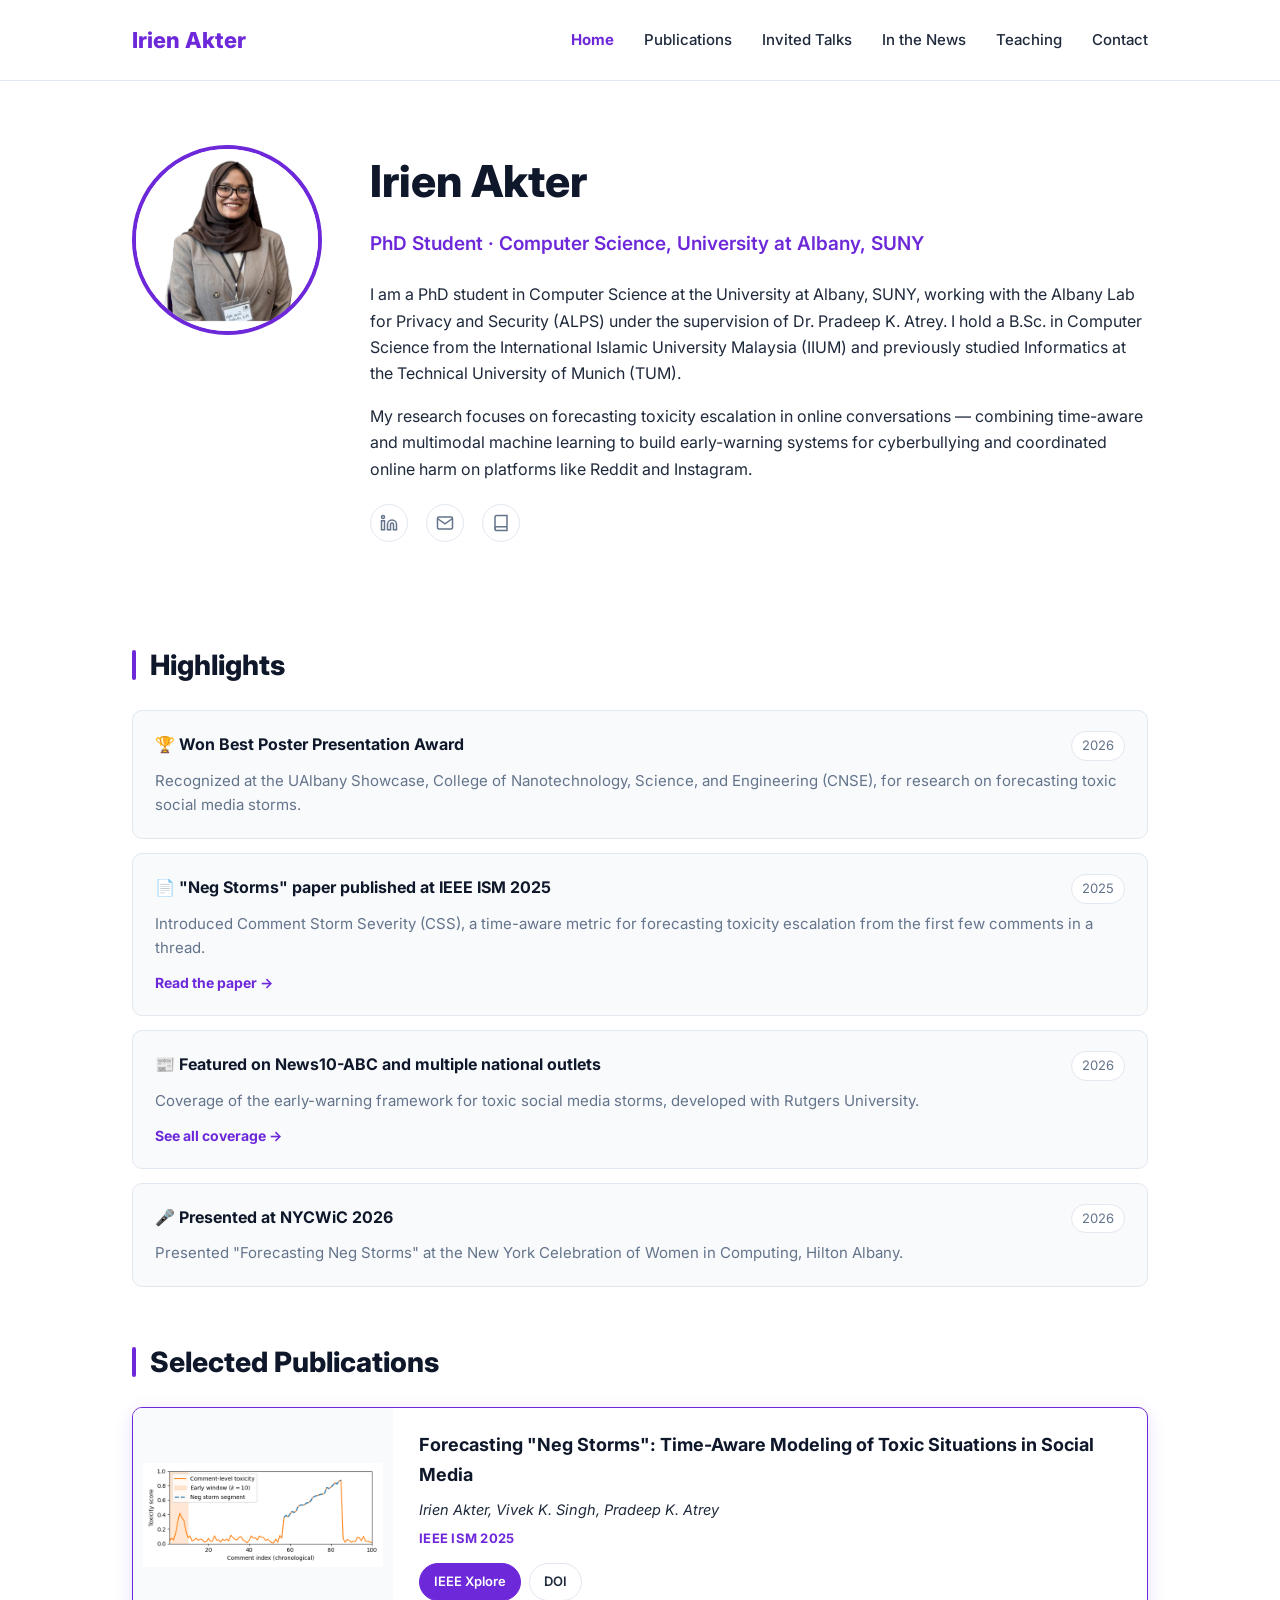
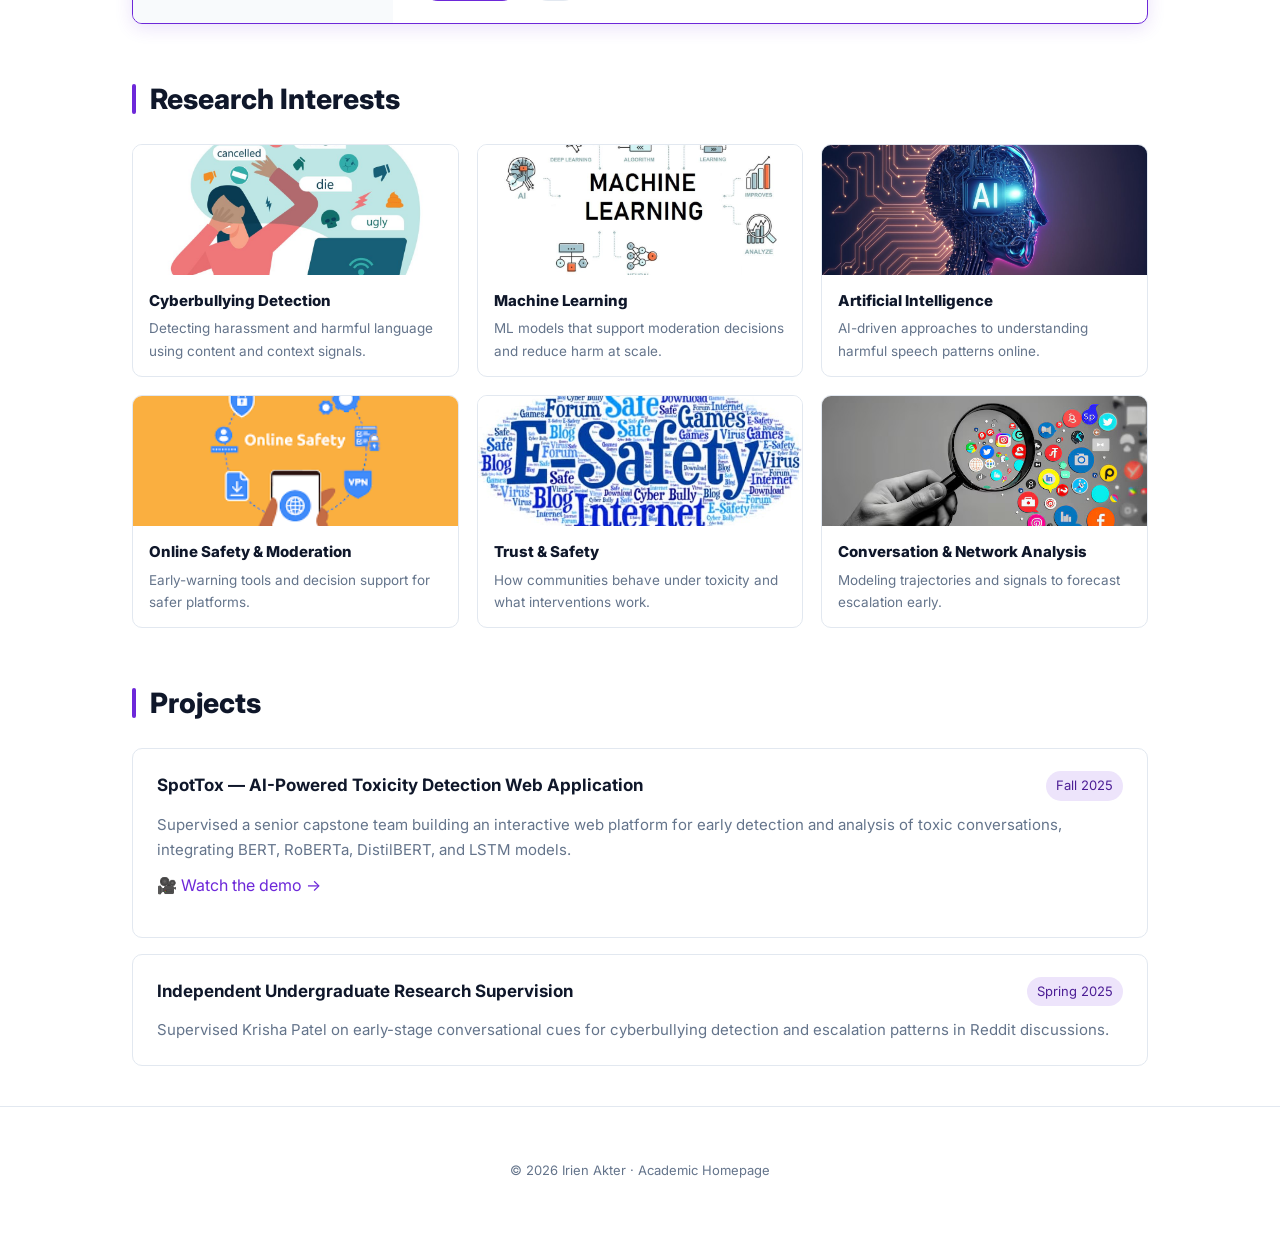
==== commit ae73f092: "Add files via upload" ====
--- a/index.html
+++ b/index.html
@@ -10,23 +10,14 @@
 
 <header class="nav">
   <div class="nav-inner">
-    <a class="brand" href="index.html">
-      <span class="brand-icon">
-        <svg viewBox="0 0 24 24" fill="none" stroke="white" stroke-width="2" stroke-linecap="round" stroke-linejoin="round"><path d="M22 10 12 5 2 10l10 5 10-5Z"/><path d="M6 12v5c0 1.5 3 3 6 3s6-1.5 6-3v-5"/></svg>
-      </span>
-      <span class="brand-text">
-        <span class="brand-name">Irien Akter</span>
-        <span class="brand-role">PhD Student</span>
-      </span>
-    </a>
+    <a class="brand" href="index.html">Irien Akter</a>
     <nav class="nav-links">
       <a href="index.html" class="active">Home</a>
-      <a href="education.html">Education</a>
-      <a href="experience.html">Experience</a>
-      <a href="projects.html">Projects</a>
       <a href="publications.html">Publications</a>
-      <a href="awards.html">Honors &amp; Awards</a>
-      <a href="news.html">News</a>
+      <a href="talks.html">Invited Talks</a>
+      <a href="news.html">In the News</a>
+      <a href="teaching.html">Teaching</a>
+      <a href="contact.html">Contact</a>
     </nav>
   </div>
 </header>
@@ -34,121 +25,163 @@
 <section class="hero">
   <div class="wrap hero-inner">
     <div class="hero-photo">
-      <div class="photo-circle">
-        <img src="images/profile.jpg" alt="Irien Akter">
-      </div>
-      <div class="photo-badge">
-        <svg viewBox="0 0 24 24" fill="none" stroke="white" stroke-width="2" stroke-linecap="round" stroke-linejoin="round"><path d="M22 10 12 5 2 10l10 5 10-5Z"/><path d="M6 12v5c0 1.5 3 3 6 3s6-1.5 6-3v-5"/></svg>
-      </div>
+      <img src="images/profile.jpg" alt="Irien Akter">
     </div>
     <div class="hero-content">
       <h1>Irien Akter</h1>
-      <p class="hero-role">PhD Student · University at Albany, SUNY</p>
-      <p class="hero-tagline">Researching early toxicity forecasting, cyberbullying detection, and interpretable AI for proactive online safety.</p>
-      <div class="hero-buttons">
-        <a class="btn btn-primary" href="mailto:iakter@albany.edu">✉ Contact Me</a>
-        <a class="btn btn-outline" href="https://linkedin.com/in/irien-akter" target="_blank" rel="noopener">in LinkedIn</a>
-        <a class="btn btn-outline-accent" href="publications.html">View Publications</a>
+      <p class="hero-role">PhD Student · Computer Science, University at Albany, SUNY</p>
+
+      <div class="about-text" style="margin-top:22px;">
+        <p>
+          I am a PhD student in Computer Science at the University at Albany, SUNY, working with the
+          Albany Lab for Privacy and Security (ALPS) under the supervision of Dr. Pradeep K. Atrey.
+          I hold a B.Sc. in Computer Science from the International Islamic University Malaysia (IIUM)
+          and previously studied Informatics at the Technical University of Munich (TUM).
+        </p>
+        <p>
+          My research focuses on forecasting toxicity escalation in online conversations &mdash; combining
+          time-aware and multimodal machine learning to build early-warning systems for cyberbullying and
+          coordinated online harm on platforms like Reddit and Instagram.
+        </p>
+      </div>
+
+      <div class="icon-row">
+        <a href="https://linkedin.com/in/irien-akter" target="_blank" rel="noopener" title="LinkedIn">
+          <svg viewBox="0 0 24 24" fill="none" stroke="currentColor" stroke-width="2"><path d="M16 8a6 6 0 0 1 6 6v7h-4v-7a2 2 0 0 0-2-2 2 2 0 0 0-2 2v7h-4v-7a6 6 0 0 1 6-6z"/><rect x="2" y="9" width="4" height="12"/><circle cx="4" cy="4" r="2"/></svg>
+        </a>
+        <a href="mailto:iakter@albany.edu" title="Email">
+          <svg viewBox="0 0 24 24" fill="none" stroke="currentColor" stroke-width="2"><rect x="2" y="4" width="20" height="16" rx="2"/><path d="m22 6-10 7L2 6"/></svg>
+        </a>
+        <a href="https://ieeexplore.ieee.org/document/11366785" target="_blank" rel="noopener" title="IEEE Xplore">
+          <svg viewBox="0 0 24 24" fill="none" stroke="currentColor" stroke-width="2"><path d="M4 19.5A2.5 2.5 0 0 1 6.5 17H20"/><path d="M6.5 2H20v20H6.5A2.5 2.5 0 0 1 4 19.5v-15A2.5 2.5 0 0 1 6.5 2z"/></svg>
+        </a>
       </div>
     </div>
   </div>
 </section>
 
-<section class="section">
-  <div class="wrap">
-    <div class="section-head">
-      <h2>Introduction</h2>
-      <div class="divider"></div>
-      <p class="section-subtitle">Advancing proactive online safety through AI-driven toxicity forecasting and early intervention systems</p>
+<div class="wrap">
+
+  <div class="bar-head"><span class="bar"></span><h2>Highlights</h2></div>
+
+  <div class="hl-card">
+    <div class="hl-top">
+      <p class="hl-title">🏆 Won Best Poster Presentation Award</p>
+      <span class="hl-date">2026</span>
     </div>
-    <div class="card">
-      <p>
-        I am a PhD student in Computer Science at the University at Albany, SUNY, working with the
-        Albany Lab for Privacy and Security (ALPS) under the supervision of Dr. Pradeep K. Atrey.
-        My research focuses on forecasting toxicity escalation in online conversations, with the goal of
-        building early-warning systems that support safer social media environments.
-      </p>
-      <p>
-        Unlike traditional moderation systems that detect harmful content only after it appears, my work
-        studies how toxic situations develop over time. By combining textual cues with temporal and
-        structural signals, I aim to design interpretable models that can predict harmful conversation
-        trajectories before they fully unfold.
-      </p>
-      <p>
-        My long-term goal is to contribute to proactive trust-and-safety technologies that enable earlier
-        intervention against cyberbullying, harassment, and coordinated online harm.
-      </p>
+    <p class="hl-desc">Recognized at the UAlbany Showcase, College of Nanotechnology, Science, and Engineering (CNSE), for research on forecasting toxic social media storms.</p>
+  </div>
+
+  <div class="hl-card">
+    <div class="hl-top">
+      <p class="hl-title">📄 "Neg Storms" paper published at IEEE ISM 2025</p>
+      <span class="hl-date">2025</span>
+    </div>
+    <p class="hl-desc">Introduced Comment Storm Severity (CSS), a time-aware metric for forecasting toxicity escalation from the first few comments in a thread.</p>
+    <a class="hl-link" href="publications.html">Read the paper →</a>
+  </div>
+
+  <div class="hl-card">
+    <div class="hl-top">
+      <p class="hl-title">📰 Featured on News10-ABC and multiple national outlets</p>
+      <span class="hl-date">2026</span>
+    </div>
+    <p class="hl-desc">Coverage of the early-warning framework for toxic social media storms, developed with Rutgers University.</p>
+    <a class="hl-link" href="news.html">See all coverage →</a>
+  </div>
+
+  <div class="hl-card">
+    <div class="hl-top">
+      <p class="hl-title">🎤 Presented at NYCWiC 2026</p>
+      <span class="hl-date">2026</span>
+    </div>
+    <p class="hl-desc">Presented "Forecasting Neg Storms" at the New York Celebration of Women in Computing, Hilton Albany.</p>
+  </div>
+
+  <div class="bar-head"><span class="bar"></span><h2>Selected Publications</h2></div>
+
+  <div class="pub-card featured">
+    <div class="pub-thumb">
+      <img src="images/negstorm-fig.png" alt="Neg Storm schematic figure from the paper">
+    </div>
+    <div class="pub-body">
+      <p class="pub-title"><a href="publications.html">Forecasting "Neg Storms": Time-Aware Modeling of Toxic Situations in Social Media</a></p>
+      <p class="pub-authors">Irien Akter, Vivek K. Singh, Pradeep K. Atrey</p>
+      <p class="pub-venue">IEEE ISM 2025</p>
+      <div class="pub-tags">
+        <a class="tag-btn solid" href="https://ieeexplore.ieee.org/document/11366785" target="_blank" rel="noopener">IEEE Xplore</a>
+        <a class="tag-btn" href="https://doi.org/10.1109/ISM66958.2025.00063" target="_blank" rel="noopener">DOI</a>
+      </div>
     </div>
   </div>
-</section>
 
-<section class="section soft">
-  <div class="wrap">
-    <div class="section-head">
-      <h2>Research Interests</h2>
-      <div class="divider"></div>
-      <p class="section-subtitle">My research spans multiple domains in AI, machine learning, and online safety</p>
+  <div class="bar-head"><span class="bar"></span><h2>Research Interests</h2></div>
+
+  <div class="interest-grid" style="margin-bottom: 20px;">
+    <article class="interest-card">
+      <div class="interest-image" style="background-image:url('interests/cyberbullying.jpeg')"></div>
+      <div class="interest-card-body">
+        <h3>Cyberbullying Detection</h3>
+        <p>Detecting harassment and harmful language using content and context signals.</p>
+      </div>
+    </article>
+    <article class="interest-card">
+      <div class="interest-image" style="background-image:url('interests/machine-learning.jpg')"></div>
+      <div class="interest-card-body">
+        <h3>Machine Learning</h3>
+        <p>ML models that support moderation decisions and reduce harm at scale.</p>
+      </div>
+    </article>
+    <article class="interest-card">
+      <div class="interest-image" style="background-image:url('interests/ai.jpg')"></div>
+      <div class="interest-card-body">
+        <h3>Artificial Intelligence</h3>
+        <p>AI-driven approaches to understanding harmful speech patterns online.</p>
+      </div>
+    </article>
+    <article class="interest-card">
+      <div class="interest-image" style="background-image:url('interests/online-safety.png')"></div>
+      <div class="interest-card-body">
+        <h3>Online Safety &amp; Moderation</h3>
+        <p>Early-warning tools and decision support for safer platforms.</p>
+      </div>
+    </article>
+    <article class="interest-card">
+      <div class="interest-image" style="background-image:url('interests/safe-internet.jpg')"></div>
+      <div class="interest-card-body">
+        <h3>Trust &amp; Safety</h3>
+        <p>How communities behave under toxicity and what interventions work.</p>
+      </div>
+    </article>
+    <article class="interest-card">
+      <div class="interest-image" style="background-image:url('interests/social-media-analysis.jpg')"></div>
+      <div class="interest-card-body">
+        <h3>Conversation &amp; Network Analysis</h3>
+        <p>Modeling trajectories and signals to forecast escalation early.</p>
+      </div>
+    </article>
+  </div>
+
+  <div class="bar-head"><span class="bar"></span><h2>Projects</h2></div>
+
+  <div class="entry-card">
+    <div class="entry-top">
+      <p class="entry-title">SpotTox — AI-Powered Toxicity Detection Web Application</p>
+      <span class="entry-date">Fall 2025</span>
     </div>
+    <p class="entry-desc">Supervised a senior capstone team building an interactive web platform for early detection and analysis of toxic conversations, integrating BERT, RoBERTa, DistilBERT, and LSTM models.</p>
+    <p style="margin-top:10px;"><a href="https://youtu.be/IjfUf7W3ap4?si=4VRXBr448nA8FHek" target="_blank" rel="noopener">🎥 Watch the demo →</a></p>
+  </div>
 
-    <div class="interest-grid">
-      <article class="interest-card">
-        <div class="interest-image" style="background-image:url('interests/cyberbullying.jpeg')">
-          <span class="interest-caption">Cyberbullying Detection</span>
-        </div>
-        <p>Detecting harassment and harmful language in online communities using content and context signals.</p>
-      </article>
+  <div class="entry-card">
+    <div class="entry-top">
+      <p class="entry-title">Independent Undergraduate Research Supervision</p>
+      <span class="entry-date">Spring 2025</span>
+    </div>
+    <p class="entry-desc">Supervised Krisha Patel on early-stage conversational cues for cyberbullying detection and escalation patterns in Reddit discussions.</p>
+  </div>
 
-      <article class="interest-card">
-        <div class="interest-image" style="background-image:url('interests/machine-learning.jpg')">
-          <span class="interest-caption">Machine Learning</span>
-        </div>
-        <p>Developing ML models that support moderation decisions and reduce harm at scale.</p>
-      </article>
-
-      <article class="interest-card">
-        <div class="interest-image" style="background-image:url('interests/ai.jpg')">
-          <span class="interest-caption">Artificial Intelligence (AI)</span>
-        </div>
-        <p>Exploring AI-driven approaches for understanding online behavior, harmful speech patterns, and proactive safety systems.</p>
-      </article>
-
-      <article class="interest-card">
-        <div class="interest-image" style="background-image:url('interests/online-safety.png')">
-          <span class="interest-caption">Online Safety &amp; Moderation</span>
-        </div>
-        <p>Designing early-warning tools and decision support for safer social platforms.</p>
-      </article>
-
-      <article class="interest-card">
-        <div class="interest-image" style="background-image:url('interests/safe-internet.jpg')">
-          <span class="interest-caption">Trust &amp; Safety</span>
-        </div>
-        <p>Studying how communities behave under toxicity and what interventions work best.</p>
-      </article>
-
-      <article class="interest-card">
-        <div class="interest-image" style="background-image:url('interests/social-media-analysis.jpg')">
-          <span class="interest-caption">Conversation &amp; Network Analysis</span>
-        </div>
-        <p>Modeling conversation trajectories and social signals to forecast escalation risk early.</p>
-      </article>
-    </div>
-  </div>
-</section>
-
-<section class="section">
-  <div class="wrap">
-    <div class="section-head">
-      <h2>Get in Touch</h2>
-      <div class="divider"></div>
-      <p class="section-subtitle">Feel free to reach out for collaboration, research discussions, or project opportunities.</p>
-    </div>
-    <div class="card" style="text-align:center;">
-      <p>📧 Email: <a href="mailto:iakter@albany.edu">iakter@albany.edu</a></p>
-      <p>🔗 LinkedIn: <a href="https://linkedin.com/in/irien-akter" target="_blank" rel="noopener">linkedin.com/in/irien-akter</a></p>
-    </div>
-  </div>
-</section>
+</div>
 
 <footer class="foot">
   <p>© 2026 Irien Akter · Academic Homepage</p>
--- a/style.css
+++ b/style.css
@@ -1,375 +1,366 @@
-@import url('https://fonts.googleapis.com/css2?family=Playfair+Display:wght@600;700;800&family=Inter:wght@400;500;600;700&display=swap');
+@import url('https://fonts.googleapis.com/css2?family=Inter:wght@400;500;600;700;800&display=swap');
 
 :root{
-  --purple: #6D28D9;
-  --purple-dark: #4C1D95;
-  --purple-soft: #F3EEFC;
-  --orange: #F97316;
-  --orange-dark: #C2410C;
-  --ink: #1A1523;
-  --muted: #5B5566;
+  --orange: #6D28D9;
+  --orange-dark: #4C1D95;
+  --navy: #0F172A;
+  --text: #1E293B;
+  --muted: #64748B;
   --bg: #FFFFFF;
-  --bg-soft: #F8F7FB;
-  --line: rgba(26,21,35,0.08);
-  --radius: 16px;
+  --bg-soft: #F8FAFC;
+  --line: #E2E8F0;
+  --radius: 10px;
 }
 
 *{ box-sizing: border-box; }
-
 html{ scroll-behavior: smooth; }
 
 body{
   margin: 0;
   font-family: 'Inter', -apple-system, BlinkMacSystemFont, sans-serif;
-  color: var(--ink);
+  color: var(--text);
   background: var(--bg);
-  line-height: 1.7;
-}
-
-h1, h2, h3{
-  font-family: 'Playfair Display', Georgia, serif;
-  margin: 0;
-  color: var(--ink);
-}
-
-.wrap{
-  max-width: 1120px;
-  margin: 0 auto;
-  padding: 0 32px;
-}
-
-a{ color: var(--purple); text-decoration: none; }
+  line-height: 1.65;
+}
+
+h1,h2,h3{ margin: 0; color: var(--navy); font-weight: 800; }
+a{ color: var(--orange); text-decoration: none; }
 a:hover{ text-decoration: underline; }
+
+.wrap{ max-width: 1080px; margin: 0 auto; padding: 0 32px; }
 
 /* ---------- Nav ---------- */
 .nav{
   border-bottom: 1px solid var(--line);
-  position: sticky;
-  top: 0;
-  background: rgba(255,255,255,0.92);
-  backdrop-filter: blur(8px);
-  z-index: 50;
-}
-
+}
 .nav-inner{
-  max-width: 1120px;
+  max-width: 1080px;
   margin: 0 auto;
-  padding: 16px 32px;
+  padding: 22px 32px;
   display: flex;
   align-items: center;
   justify-content: space-between;
-  gap: 24px;
-  flex-wrap: wrap;
-}
-
+  flex-wrap: wrap;
+  gap: 16px;
+}
 .brand{
+  font-size: 22px;
+  font-weight: 800;
+  color: var(--orange);
+  text-decoration: none;
+}
+.brand:hover{ text-decoration: none; }
+
+.nav-links{ display: flex; gap: 30px; flex-wrap: wrap; }
+.nav-links a{
+  color: var(--text);
+  font-weight: 500;
+  font-size: 15px;
+  text-decoration: none;
+}
+.nav-links a:hover{ color: var(--orange); text-decoration: none; }
+.nav-links a.active{ color: var(--orange); font-weight: 700; }
+
+/* ---------- Hero ---------- */
+.hero{ padding: 64px 0 48px; }
+.hero-inner{
+  display: flex;
+  align-items: flex-start;
+  gap: 48px;
+}
+.hero-photo{
+  width: 190px;
+  height: 190px;
+  border-radius: 50%;
+  overflow: hidden;
+  border: 4px solid var(--orange);
+  flex-shrink: 0;
+}
+.hero-photo img{ width: 100%; height: 100%; object-fit: cover; display: block; }
+
+.hero-content h1{ font-size: 44px; }
+.hero-role{
+  color: var(--orange);
+  font-weight: 600;
+  font-size: 19px;
+  margin: 10px 0 0;
+}
+
+.section-label{
+  font-size: 24px;
+  font-weight: 800;
+  color: var(--navy);
+  margin: 40px 0 18px;
+}
+
+.about-text p{ color: var(--text); margin: 0 0 16px; }
+.about-text p:last-child{ margin-bottom: 0; }
+
+.icon-row{
+  display: flex;
+  gap: 18px;
+  margin-top: 22px;
+  flex-wrap: wrap;
+}
+.icon-row a{
+  width: 38px; height: 38px;
+  border-radius: 50%;
+  display: flex; align-items: center; justify-content: center;
+  color: var(--muted);
+  border: 1px solid var(--line);
+  transition: all 0.15s ease;
+}
+.icon-row a:hover{ color: var(--orange); border-color: var(--orange); text-decoration: none; }
+.icon-row svg{ width: 18px; height: 18px; }
+
+/* ---------- Section heading with left bar ---------- */
+.bar-head{
   display: flex;
   align-items: center;
-  gap: 12px;
-  text-decoration: none;
-}
-.brand:hover{ text-decoration: none; }
-
-.brand-icon{
-  width: 40px;
-  height: 40px;
-  border-radius: 50%;
-  background: linear-gradient(135deg, var(--purple), var(--purple-dark));
+  gap: 14px;
+  margin: 52px 0 22px;
+}
+.bar-head .bar{
+  width: 4px;
+  height: 30px;
+  background: var(--orange);
+  border-radius: 2px;
+}
+.bar-head h2{ font-size: 28px; }
+
+/* ---------- Highlight / generic cards ---------- */
+.hl-card{
+  background: var(--bg-soft);
+  border: 1px solid var(--line);
+  border-radius: var(--radius);
+  padding: 20px 22px;
+  margin-bottom: 14px;
+}
+.hl-top{
+  display: flex;
+  justify-content: space-between;
+  align-items: flex-start;
+  gap: 14px;
+  flex-wrap: wrap;
+}
+.hl-title{ font-weight: 700; color: var(--navy); font-size: 16px; margin: 0; }
+.hl-date{
+  font-size: 13px;
+  color: var(--muted);
+  background: #fff;
+  border: 1px solid var(--line);
+  padding: 3px 10px;
+  border-radius: 999px;
+  white-space: nowrap;
+}
+.hl-desc{ color: var(--muted); font-size: 15px; margin: 8px 0 0; }
+.hl-link{ display: inline-block; margin-top: 10px; font-weight: 700; font-size: 14px; color: var(--orange); }
+
+/* ---------- Publication cards ---------- */
+.pub-card{
+  display: grid;
+  grid-template-columns: 260px 1fr;
+  border: 1px solid var(--line);
+  border-radius: var(--radius);
+  overflow: hidden;
+  margin-bottom: 18px;
+  background: #fff;
+}
+.pub-card.featured{ border-color: var(--orange); box-shadow: 0 4px 18px rgba(109,40,217,0.14); }
+.pub-thumb{
+  background: var(--bg-soft);
   display: flex;
   align-items: center;
   justify-content: center;
-  flex-shrink: 0;
-}
-.brand-icon svg{ width: 20px; height: 20px; }
-
-.brand-text{ line-height: 1.25; }
-.brand-name{
-  font-family: 'Playfair Display', serif;
+  padding: 10px;
+}
+.pub-thumb img{ width: 100%; height: 100%; object-fit: contain; }
+.pub-thumb.placeholder{ color: var(--muted); font-size: 14px; text-align: center; padding: 20px; }
+.pub-body{ padding: 22px 26px; }
+.pub-title{ font-size: 18px; font-weight: 700; color: var(--navy); margin: 0 0 8px; }
+.pub-title a{ color: inherit; }
+.pub-title a:hover{ color: var(--orange); }
+.pub-authors{ font-style: italic; color: var(--text); font-size: 14.5px; margin: 0 0 6px; }
+.pub-venue{ color: var(--orange); font-weight: 700; font-size: 13px; letter-spacing: 0.02em; text-transform: uppercase; margin: 0 0 14px; }
+.pub-tags{ display: flex; gap: 8px; flex-wrap: wrap; }
+.tag-btn{
+  display: inline-flex; align-items: center; gap: 6px;
+  padding: 7px 14px;
+  border-radius: 999px;
+  border: 1px solid var(--line);
+  font-size: 13px;
+  font-weight: 600;
+  color: var(--text);
+}
+.tag-btn:hover{ text-decoration: none; border-color: var(--orange); color: var(--orange); }
+.tag-btn.solid{ background: var(--orange); color: #fff; border-color: var(--orange); }
+.tag-btn.solid:hover{ background: var(--orange-dark); color: #fff; }
+
+.pub-type-badge{
+  display: inline-block;
+  font-size: 12px;
   font-weight: 700;
-  font-size: 19px;
-  color: var(--ink);
-  display: block;
-}
-.brand-role{
-  font-size: 12px;
-  color: var(--purple);
+  color: var(--muted);
+  border: 1px solid var(--line);
+  border-radius: 6px;
+  padding: 4px 10px;
+  margin-bottom: 12px;
+}
+
+@media (max-width: 640px){
+  .pub-card{ grid-template-columns: 1fr; }
+  .pub-thumb{ min-height: 160px; }
+}
+
+/* ---------- Filter row ---------- */
+.filter-row{
+  display: flex;
+  justify-content: flex-end;
+  gap: 14px;
+  margin: -6px 0 24px;
+  flex-wrap: wrap;
+}
+.filter-row label{ font-size: 14px; color: var(--muted); margin-right: 6px; }
+.filter-row select{
+  border: 1px solid var(--line);
+  border-radius: 8px;
+  padding: 7px 12px;
+  font-size: 14px;
+  color: var(--text);
+  background: #fff;
+}
+
+/* ---------- News grid ---------- */
+.news-feature{
+  display: grid;
+  grid-template-columns: 1fr 1fr;
+  border: 1px solid var(--orange);
+  border-radius: var(--radius);
+  overflow: hidden;
+  margin-bottom: 18px;
+}
+.news-feature-img{
+  background: var(--bg-soft);
+  min-height: 160px;
+  display: flex; align-items: center; justify-content: center;
+}
+.news-feature-img img{ width: 100%; height: 100%; object-fit: cover; }
+.news-feature-body{ padding: 24px 26px; }
+.news-tag-pill{
+  display: inline-block;
+  font-size: 12px; font-weight: 700;
+  background: #EDE4FB; color: var(--orange-dark);
+  padding: 4px 10px; border-radius: 6px;
+  margin-bottom: 10px;
+}
+.news-feature-body h3{ font-size: 19px; line-height: 1.4; }
+
+.news-grid{
+  display: grid;
+  grid-template-columns: 1fr 1fr;
+  gap: 16px;
+}
+.news-card{
+  border: 1px solid var(--line);
+  border-radius: var(--radius);
+  overflow: hidden;
+  background: #fff;
+}
+.news-card .news-img{
+  background: var(--bg-soft);
+  height: 130px;
+  display: flex; align-items: center; justify-content: center;
+  color: var(--muted); font-size: 13px;
+}
+.news-card .news-img img{ width: 100%; height: 100%; object-fit: cover; }
+.news-card-body{ padding: 16px 18px; }
+.news-source{ font-size: 12px; font-weight: 700; color: var(--muted); text-transform: uppercase; letter-spacing: 0.03em; margin-bottom: 6px; }
+.news-headline{ font-size: 15px; font-weight: 700; color: var(--navy); }
+.news-headline a{ color: inherit; }
+.news-headline a:hover{ color: var(--orange); }
+
+@media (max-width: 700px){
+  .news-feature, .news-grid{ grid-template-columns: 1fr; }
+}
+
+/* ---------- Teaching / entries ---------- */
+.entry-card{
+  border: 1px solid var(--line);
+  border-radius: var(--radius);
+  padding: 22px 24px;
+  margin-bottom: 16px;
+  background: #fff;
+}
+.entry-top{ display: flex; justify-content: space-between; align-items: flex-start; flex-wrap: wrap; gap: 10px; }
+.entry-title{ font-size: 17px; font-weight: 700; color: var(--navy); margin: 0; }
+.entry-org{ color: var(--text); font-size: 14.5px; margin: 4px 0 0; }
+.entry-date{
+  font-size: 13px; color: var(--orange-dark);
+  background: #EDE4FB;
+  padding: 4px 10px; border-radius: 999px;
+  white-space: nowrap;
+}
+.entry-desc{ color: var(--muted); margin: 12px 0 0; font-size: 15px; }
+.entry-card ul{ margin: 12px 0 0; padding-left: 20px; color: var(--muted); font-size: 15px; }
+.entry-card li{ margin: 6px 0; }
+
+/* ---------- Contact pills ---------- */
+.contact-grid{
+  display: flex;
+  flex-wrap: wrap;
+  gap: 14px;
+}
+.contact-pill{
+  display: flex;
+  align-items: center;
+  gap: 10px;
+  padding: 14px 22px;
+  border: 1px solid var(--line);
+  border-radius: 10px;
+  background: var(--bg-soft);
+  color: var(--text);
   font-weight: 600;
-  display: block;
-}
-
-.nav-links{
-  display: flex;
-  align-items: center;
-  gap: 4px;
-  flex-wrap: wrap;
-}
-
-.nav-links a{
-  color: var(--purple-dark);
-  font-weight: 600;
-  font-size: 14px;
-  text-decoration: none;
-  padding: 8px 14px;
-  border-radius: 999px;
-  transition: background 0.15s ease;
-}
-.nav-links a:hover{ background: var(--purple-soft); text-decoration: none; }
-.nav-links a.active{ background: var(--purple); color: #fff; }
-
-/* ---------- Hero ---------- */
-.hero{ padding: 72px 0 40px; }
-.hero-inner{
-  display: flex;
-  align-items: center;
-  gap: 56px;
-}
-
-.hero-photo{ position: relative; flex-shrink: 0; }
-
-.photo-circle{
-  width: 260px;
-  height: 260px;
-  border-radius: 50%;
-  overflow: hidden;
-  border: 6px solid #fff;
-  box-shadow: 0 12px 32px rgba(76,29,149,0.18);
-  background: linear-gradient(135deg, var(--purple), var(--orange));
-  display: flex;
-  align-items: center;
-  justify-content: center;
-}
-.photo-circle img{ width: 100%; height: 100%; object-fit: cover; display: block; }
-.photo-circle .monogram{
-  font-family: 'Playfair Display', serif;
-  font-size: 88px;
-  font-weight: 700;
-  color: #fff;
-}
-
-.photo-badge{
-  position: absolute;
-  bottom: 8px;
-  right: 8px;
-  width: 58px;
-  height: 58px;
-  border-radius: 50%;
-  background: var(--orange);
-  display: flex;
-  align-items: center;
-  justify-content: center;
-  border: 4px solid #fff;
-}
-.photo-badge svg{ width: 26px; height: 26px; }
-
-.hero-content h1{ font-size: 52px; font-weight: 800; }
-.hero-role{
-  color: var(--purple);
-  font-weight: 700;
-  font-size: 20px;
-  margin: 10px 0 0;
-  font-family: 'Playfair Display', serif;
-}
-.hero-tagline{
-  color: var(--muted);
-  font-size: 17px;
-  max-width: 520px;
-  margin: 14px 0 0;
-}
-
-.hero-buttons{
-  display: flex;
-  gap: 12px;
-  flex-wrap: wrap;
-  margin-top: 26px;
-}
-
-.btn{
-  display: inline-flex;
-  align-items: center;
-  gap: 8px;
-  padding: 12px 20px;
-  border-radius: 10px;
-  font-weight: 700;
-  font-size: 14px;
-  text-decoration: none;
-  border: 2px solid transparent;
-  cursor: pointer;
-}
-.btn:hover{ text-decoration: none; }
-.btn-primary{ background: var(--purple); color: #fff; }
-.btn-primary:hover{ background: var(--purple-dark); }
-.btn-outline{ border-color: var(--purple); color: var(--purple); background: #fff; }
-.btn-outline:hover{ background: var(--purple-soft); }
-.btn-outline-accent{ border-color: var(--orange); color: var(--orange-dark); background: #fff; }
-.btn-outline-accent:hover{ background: #FFF3EA; }
-
-/* ---------- Sections ---------- */
-.section{ padding: 64px 0; }
-.section.soft{ background: var(--bg-soft); }
-.section-head{ text-align: center; margin-bottom: 44px; }
-.section-head h2{ font-size: 36px; font-weight: 700; }
-.divider{
-  width: 64px;
-  height: 4px;
-  border-radius: 4px;
-  margin: 18px auto;
-  background: linear-gradient(90deg, var(--purple), var(--orange));
-}
-.section-subtitle{
-  color: var(--muted);
-  font-size: 17px;
-  max-width: 560px;
-  margin: 0 auto;
-}
-
-.card{
-  background: #fff;
-  border: 1px solid var(--line);
-  border-radius: var(--radius);
-  padding: 34px;
-  box-shadow: 0 4px 20px rgba(26,21,35,0.04);
-}
-
-.card p{ margin: 0 0 16px; color: var(--ink); }
-.card p:last-child{ margin-bottom: 0; }
-
-/* ---------- Research interest cards ---------- */
+  font-size: 15px;
+}
+.contact-pill:hover{ border-color: var(--orange); color: var(--orange); text-decoration: none; }
+.contact-pill svg{ width: 18px; height: 18px; color: var(--orange); }
+
+/* ---------- Research interests (kept from prior site, restyled minimal) ---------- */
 .interest-grid{
   display: grid;
   grid-template-columns: repeat(3, minmax(0,1fr));
-  gap: 24px;
-}
-
+  gap: 18px;
+}
 .interest-card{
-  border-radius: var(--radius);
-  overflow: hidden;
-  border: 1px solid var(--line);
-  background: #fff;
-  box-shadow: 0 4px 20px rgba(26,21,35,0.04);
-}
-
-.interest-image{
-  height: 170px;
-  background-size: cover;
-  background-position: center;
-  position: relative;
-  display: flex;
-  align-items: flex-end;
-}
-.interest-image::after{
-  content: "";
-  position: absolute;
-  inset: 0;
-  background: linear-gradient(180deg, rgba(0,0,0,0) 40%, rgba(17,10,30,0.82) 100%);
-}
-.interest-caption{
-  position: relative;
-  z-index: 1;
-  color: #fff;
-  font-family: 'Playfair Display', serif;
-  font-weight: 700;
-  font-size: 19px;
-  padding: 16px;
-}
-
-.interest-card p{
-  padding: 18px 20px 22px;
-  margin: 0;
-  color: var(--muted);
-  font-size: 15px;
-}
-
-/* ---------- Generic content lists (Education / Experience / Awards) ---------- */
-.entry{
-  padding: 26px 0;
-  border-bottom: 1px solid var(--line);
-}
-.entry:last-child{ border-bottom: none; }
-.entry-title{ font-family: 'Playfair Display', serif; font-size: 20px; font-weight: 700; margin: 0; }
-.entry-org{ color: var(--purple); font-weight: 600; margin: 4px 0 2px; }
-.entry-date{ color: var(--muted); font-size: 14px; font-style: italic; }
-.entry ul{ margin: 12px 0 0; padding-left: 20px; color: var(--ink); }
-.entry li{ margin: 6px 0; }
-
-/* ---------- Awards ---------- */
-.award-row{
-  display: flex;
-  gap: 16px;
-  align-items: flex-start;
-  padding: 20px 0;
-  border-bottom: 1px solid var(--line);
-}
-.award-row:last-child{ border-bottom: none; }
-.award-icon{
-  width: 40px; height: 40px; border-radius: 50%;
-  background: var(--purple-soft);
-  display:flex; align-items:center; justify-content:center;
-  flex-shrink: 0;
-}
-.award-icon svg{ width: 20px; height: 20px; }
-.award-title{ font-weight: 700; margin: 0 0 2px; }
-.award-meta{ color: var(--muted); font-size: 14px; margin: 0; }
-
-/* ---------- News / media list ---------- */
-.news-item{
-  display: flex;
-  gap: 18px;
-  padding: 22px 0;
-  border-bottom: 1px solid var(--line);
-}
-.news-item:last-child{ border-bottom: none; }
-.news-tag{
-  flex-shrink: 0;
-  width: 96px;
-  font-size: 12px;
-  font-weight: 700;
-  color: var(--orange-dark);
-  text-transform: uppercase;
-  letter-spacing: 0.04em;
-  padding-top: 3px;
-}
-.news-title{ font-weight: 700; margin: 0 0 4px; }
-.news-title a{ color: var(--ink); }
-.news-title a:hover{ color: var(--purple); }
-
-/* ---------- Publication ---------- */
-.pub-links{ display:flex; gap:10px; flex-wrap:wrap; margin: 16px 0 4px; }
-.pub-btn{
-  display:inline-block; padding:10px 16px; border-radius:10px;
-  background: var(--purple); color:#fff; font-weight:700; font-size:14px;
-}
-.pub-btn:hover{ background: var(--purple-dark); text-decoration:none; }
-.pub-btn.ghost{ background:#fff; color:var(--purple); border:2px solid var(--purple); }
+  border: 1px solid var(--line);
+  border-radius: var(--radius);
+  overflow: hidden;
+  background: #fff;
+}
+.interest-image{ height: 130px; background-size: cover; background-position: center; }
+.interest-card-body{ padding: 14px 16px; }
+.interest-card-body h3{ font-size: 15px; margin-bottom: 4px; }
+.interest-card-body p{ font-size: 13.5px; color: var(--muted); margin: 0; }
+
+/* ---------- Page head ---------- */
+.page-head{ padding: 48px 0 8px; }
+.page-head h1{ font-size: 34px; }
 
 /* ---------- Footer ---------- */
 .foot{
   text-align: center;
-  padding: 36px 0;
+  padding: 40px 0;
   color: var(--muted);
   font-size: 13px;
   border-top: 1px solid var(--line);
-  margin-top: 20px;
-}
-
-/* ---------- Page header (non-home pages) ---------- */
-.page-head{ padding: 56px 0 8px; text-align: center; }
-.page-head h1{ font-size: 40px; font-weight: 800; }
-.page-head p{ color: var(--muted); margin-top: 12px; font-size: 16px; }
-
-/* ---------- Responsive ---------- */
-@media (max-width: 900px){
-  .interest-grid{ grid-template-columns: 1fr 1fr; }
-  .hero-inner{ flex-direction: column; text-align: center; }
-  .hero-tagline{ margin-left: auto; margin-right: auto; }
+  margin-top: 40px;
 }
 
 @media (max-width: 640px){
   .wrap{ padding: 0 20px; }
-  .nav-inner{ padding: 14px 20px; }
-  .hero{ padding: 48px 0 32px; }
-  .photo-circle{ width: 200px; height: 200px; }
-  .hero-content h1{ font-size: 38px; }
-  .interest-grid{ grid-template-columns: 1fr; }
-  .section-head h2{ font-size: 28px; }
-  .nav-links a{ font-size: 13px; padding: 6px 10px; }
-}
+  .nav-inner{ padding: 16px 20px; }
+  .nav-links{ gap: 16px; }
+  .hero-inner{ flex-direction: column; align-items: center; text-align: center; }
+  .icon-row{ justify-content: center; }
+  .pub-card{ grid-template-columns: 1fr; }
+}
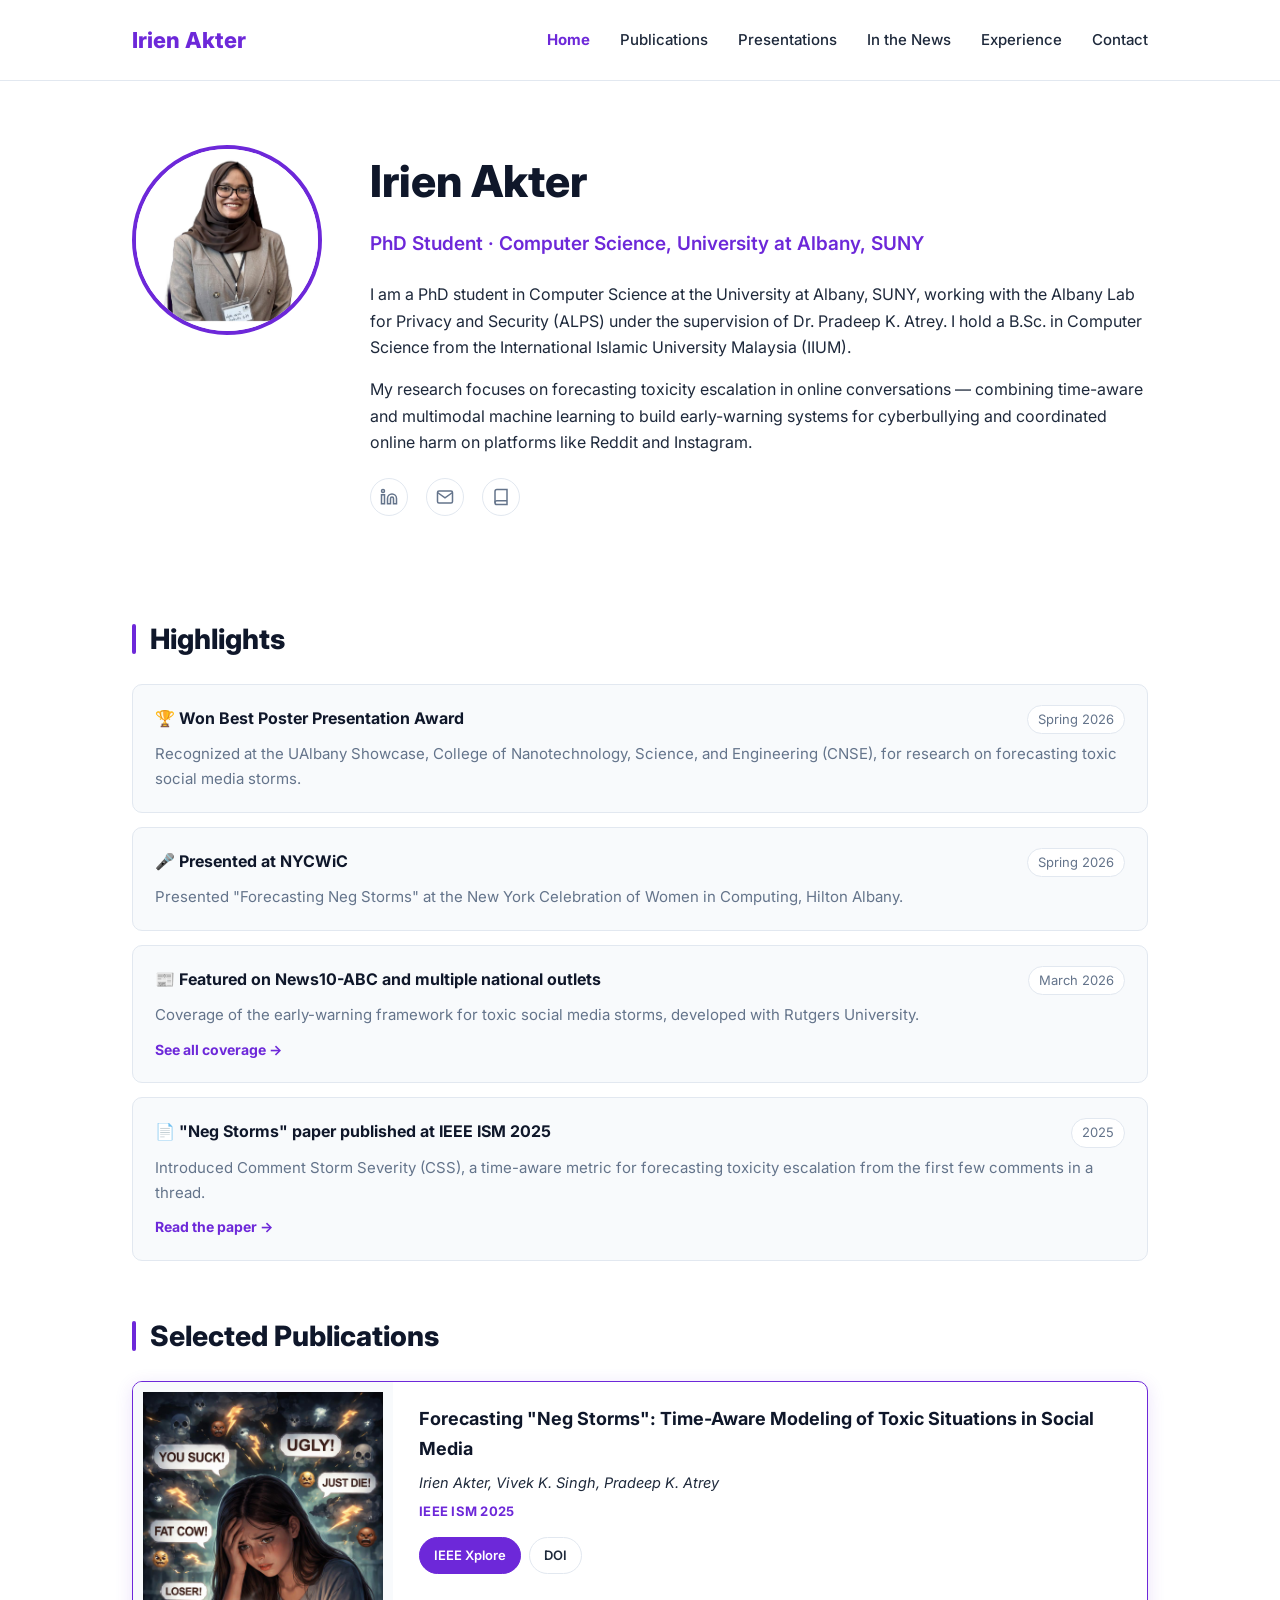
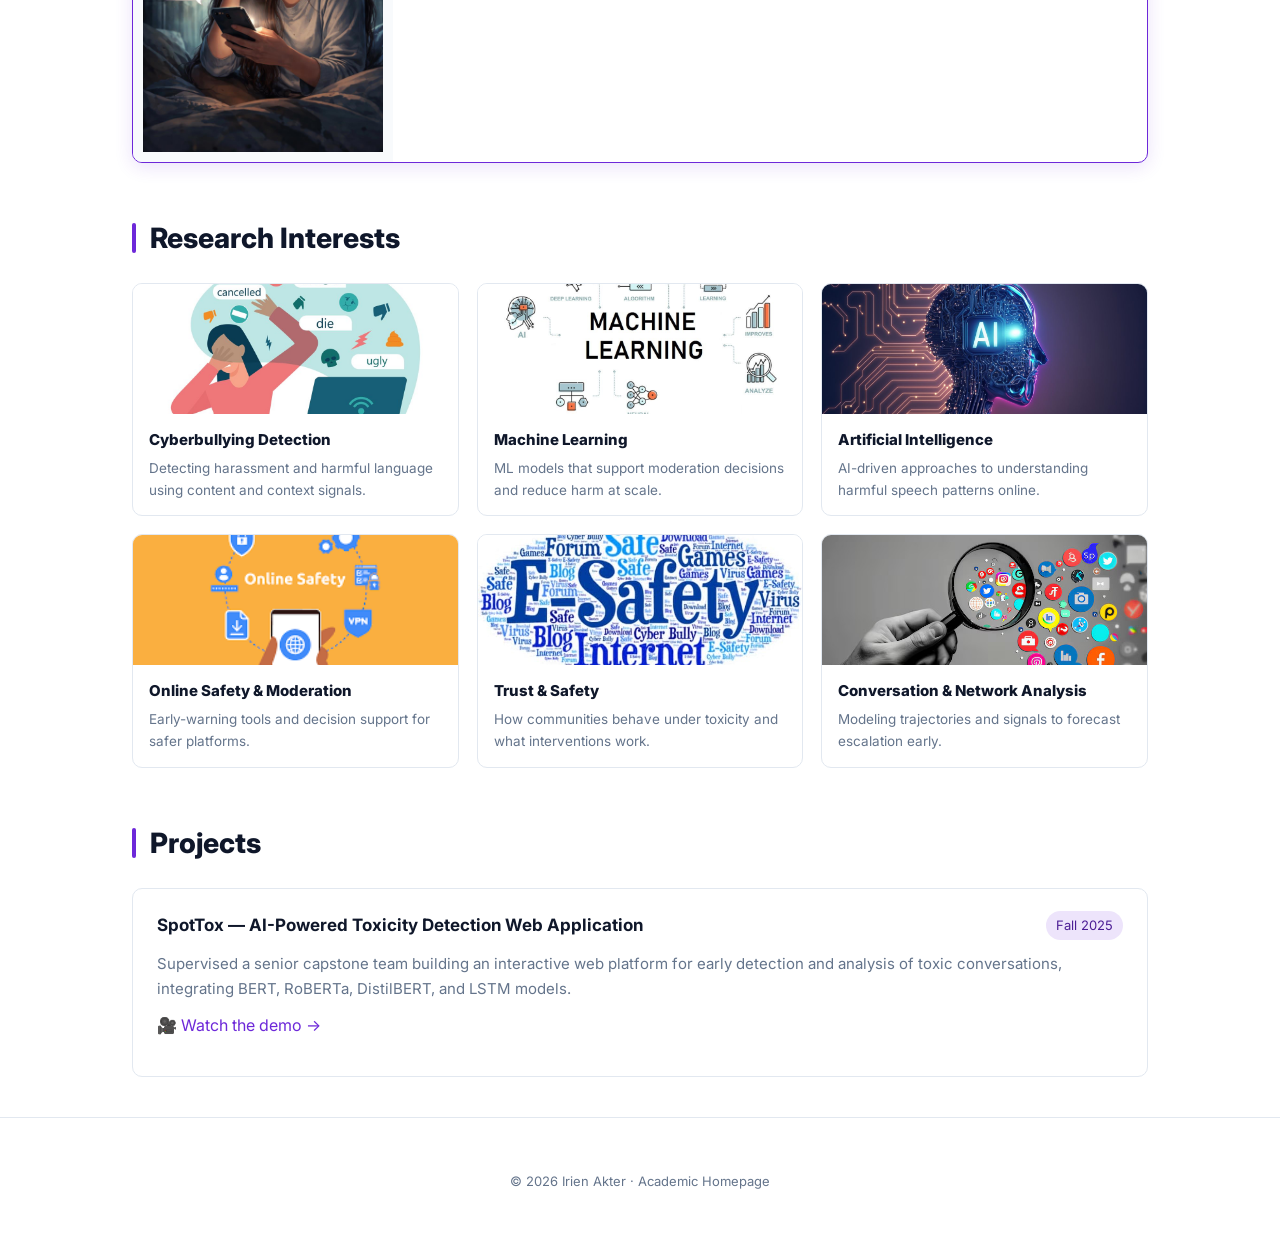
==== commit ac660114: "Add files via upload" ====
--- a/index.html
+++ b/index.html
@@ -14,9 +14,9 @@
     <nav class="nav-links">
       <a href="index.html" class="active">Home</a>
       <a href="publications.html">Publications</a>
-      <a href="talks.html">Invited Talks</a>
+      <a href="presentations.html">Presentations</a>
       <a href="news.html">In the News</a>
-      <a href="teaching.html">Teaching</a>
+      <a href="experience.html">Experience</a>
       <a href="contact.html">Contact</a>
     </nav>
   </div>
@@ -35,8 +35,7 @@
         <p>
           I am a PhD student in Computer Science at the University at Albany, SUNY, working with the
           Albany Lab for Privacy and Security (ALPS) under the supervision of Dr. Pradeep K. Atrey.
-          I hold a B.Sc. in Computer Science from the International Islamic University Malaysia (IIUM)
-          and previously studied Informatics at the Technical University of Munich (TUM).
+          I hold a B.Sc. in Computer Science from the International Islamic University Malaysia (IIUM).
         </p>
         <p>
           My research focuses on forecasting toxicity escalation in online conversations &mdash; combining
@@ -67,9 +66,26 @@
   <div class="hl-card">
     <div class="hl-top">
       <p class="hl-title">🏆 Won Best Poster Presentation Award</p>
-      <span class="hl-date">2026</span>
+      <span class="hl-date">Spring 2026</span>
     </div>
     <p class="hl-desc">Recognized at the UAlbany Showcase, College of Nanotechnology, Science, and Engineering (CNSE), for research on forecasting toxic social media storms.</p>
+  </div>
+
+  <div class="hl-card">
+    <div class="hl-top">
+      <p class="hl-title">🎤 Presented at NYCWiC</p>
+      <span class="hl-date">Spring 2026</span>
+    </div>
+    <p class="hl-desc">Presented "Forecasting Neg Storms" at the New York Celebration of Women in Computing, Hilton Albany.</p>
+  </div>
+
+  <div class="hl-card">
+    <div class="hl-top">
+      <p class="hl-title">📰 Featured on News10-ABC and multiple national outlets</p>
+      <span class="hl-date">March 2026</span>
+    </div>
+    <p class="hl-desc">Coverage of the early-warning framework for toxic social media storms, developed with Rutgers University.</p>
+    <a class="hl-link" href="news.html">See all coverage →</a>
   </div>
 
   <div class="hl-card">
@@ -81,28 +97,11 @@
     <a class="hl-link" href="publications.html">Read the paper →</a>
   </div>
 
-  <div class="hl-card">
-    <div class="hl-top">
-      <p class="hl-title">📰 Featured on News10-ABC and multiple national outlets</p>
-      <span class="hl-date">2026</span>
-    </div>
-    <p class="hl-desc">Coverage of the early-warning framework for toxic social media storms, developed with Rutgers University.</p>
-    <a class="hl-link" href="news.html">See all coverage →</a>
-  </div>
-
-  <div class="hl-card">
-    <div class="hl-top">
-      <p class="hl-title">🎤 Presented at NYCWiC 2026</p>
-      <span class="hl-date">2026</span>
-    </div>
-    <p class="hl-desc">Presented "Forecasting Neg Storms" at the New York Celebration of Women in Computing, Hilton Albany.</p>
-  </div>
-
   <div class="bar-head"><span class="bar"></span><h2>Selected Publications</h2></div>
 
   <div class="pub-card featured">
     <div class="pub-thumb">
-      <img src="images/negstorm-fig.png" alt="Neg Storm schematic figure from the paper">
+      <img src="images/poster-illustration.jpg" alt="Neg Storm research illustration from the showcase poster">
     </div>
     <div class="pub-body">
       <p class="pub-title"><a href="publications.html">Forecasting "Neg Storms": Time-Aware Modeling of Toxic Situations in Social Media</a></p>
@@ -173,14 +172,6 @@
     <p style="margin-top:10px;"><a href="https://youtu.be/IjfUf7W3ap4?si=4VRXBr448nA8FHek" target="_blank" rel="noopener">🎥 Watch the demo →</a></p>
   </div>
 
-  <div class="entry-card">
-    <div class="entry-top">
-      <p class="entry-title">Independent Undergraduate Research Supervision</p>
-      <span class="entry-date">Spring 2025</span>
-    </div>
-    <p class="entry-desc">Supervised Krisha Patel on early-stage conversational cues for cyberbullying detection and escalation patterns in Reddit discussions.</p>
-  </div>
-
 </div>
 
 <footer class="foot">
--- a/style.css
+++ b/style.css
@@ -240,11 +240,24 @@
   margin-bottom: 18px;
 }
 .news-feature-img{
-  background: var(--bg-soft);
+  background: linear-gradient(135deg, var(--orange), var(--orange-dark));
   min-height: 160px;
   display: flex; align-items: center; justify-content: center;
 }
 .news-feature-img img{ width: 100%; height: 100%; object-fit: cover; }
+.news-mono{
+  color: #fff;
+  font-size: 15px;
+  font-weight: 800;
+  letter-spacing: 0.02em;
+  display: flex;
+  flex-direction: column;
+  align-items: center;
+  gap: 10px;
+  text-align: center;
+  padding: 20px;
+}
+.news-mono svg{ width: 34px; height: 34px; opacity: 0.9; }
 .news-feature-body{ padding: 24px 26px; }
 .news-tag-pill{
   display: inline-block;
@@ -268,11 +281,19 @@
 }
 .news-card .news-img{
   background: var(--bg-soft);
-  height: 130px;
+  height: 110px;
   display: flex; align-items: center; justify-content: center;
-  color: var(--muted); font-size: 13px;
 }
 .news-card .news-img img{ width: 100%; height: 100%; object-fit: cover; }
+.news-card .news-img .mono-circle{
+  width: 48px; height: 48px;
+  border-radius: 50%;
+  background: linear-gradient(135deg, var(--orange), var(--orange-dark));
+  color: #fff;
+  display: flex; align-items: center; justify-content: center;
+  font-weight: 800;
+  font-size: 18px;
+}
 .news-card-body{ padding: 16px 18px; }
 .news-source{ font-size: 12px; font-weight: 700; color: var(--muted); text-transform: uppercase; letter-spacing: 0.03em; margin-bottom: 6px; }
 .news-headline{ font-size: 15px; font-weight: 700; color: var(--navy); }
